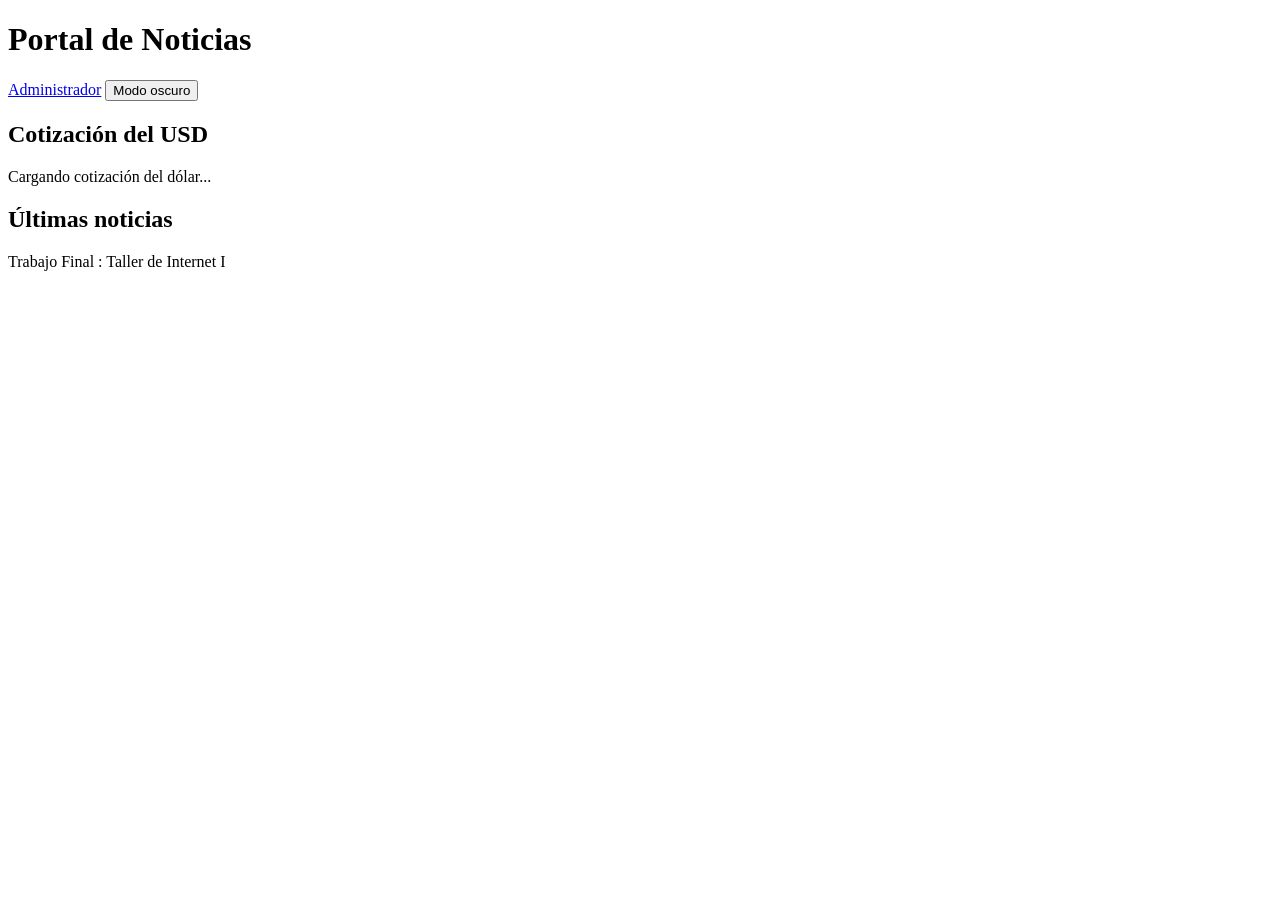
==== index.html @ 5444d6de "HTML base terminado" ====
<!DOCTYPE html>
<html lang="es">
<head>
  <meta charset="UTF-8">
  <meta name="viewport" content="width=device-width, initial-scale=1.0">
  <title>Portal de Noticias</title>
  <link rel="stylesheet" href="css/styles.css">
  <script src="js/storage.js" defer></script>
  <script src="js/news.js" defer></script>
  <script src="js/api.js" defer></script>
  <script src="js/main.js" defer></script>
</head>
<body>
  <header class="header">
    <h1>Portal de Noticias</h1>

    <nav class="nav">
      <a href="login.html">Administrador</a>
      <button id="botonOscuro" type="button">Modo oscuro</button>
    </nav>
  </header>

  <main class="container">
    <section class="dolar-box" id="dolar">
      <h2>Cotización del USD</h2>
      <p>Cargando cotización del dólar...</p>
    </section>

    <section>
      <h2>Últimas noticias</h2>
      <div id="noticiasContainer" class="noticias-grid"></div>
    </section>
  </main>

  <footer class="footer">
    <p>Trabajo Final : Taller de Internet I</p>
  </footer>
</body>
</html>
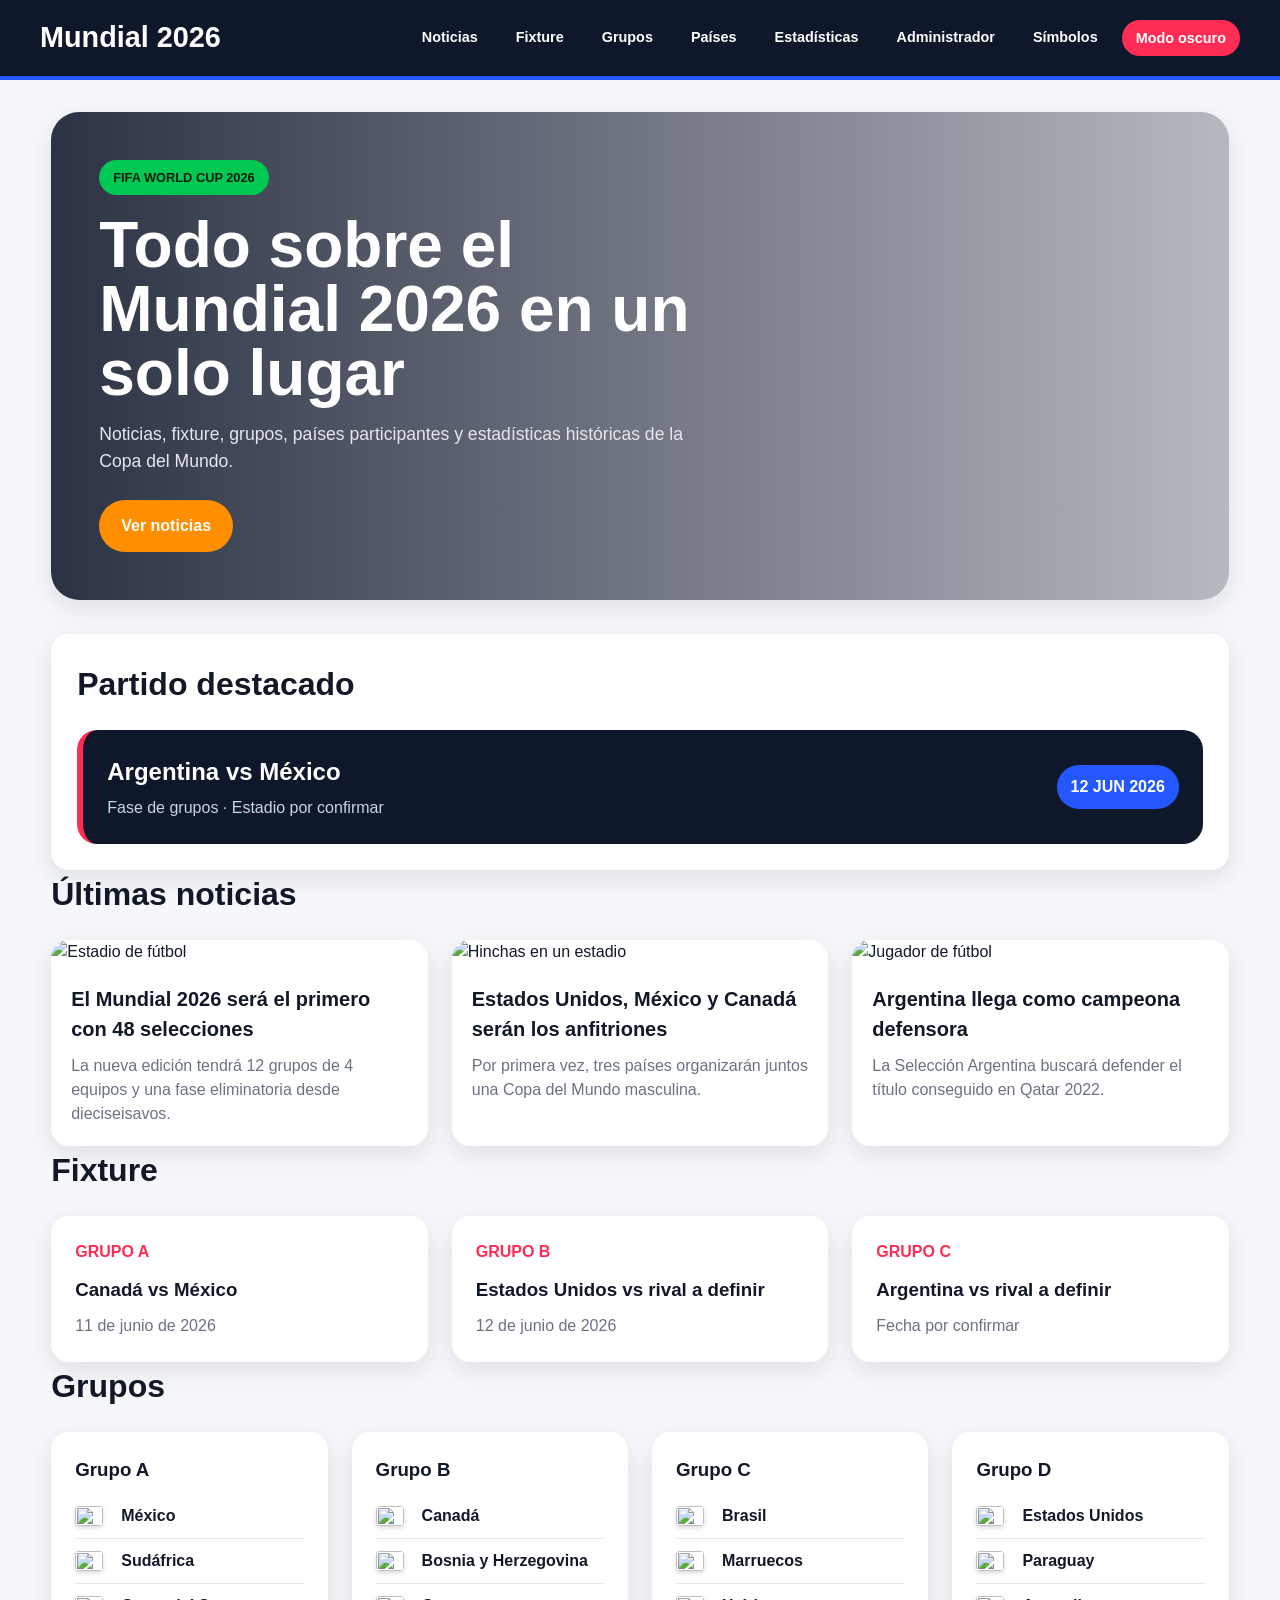
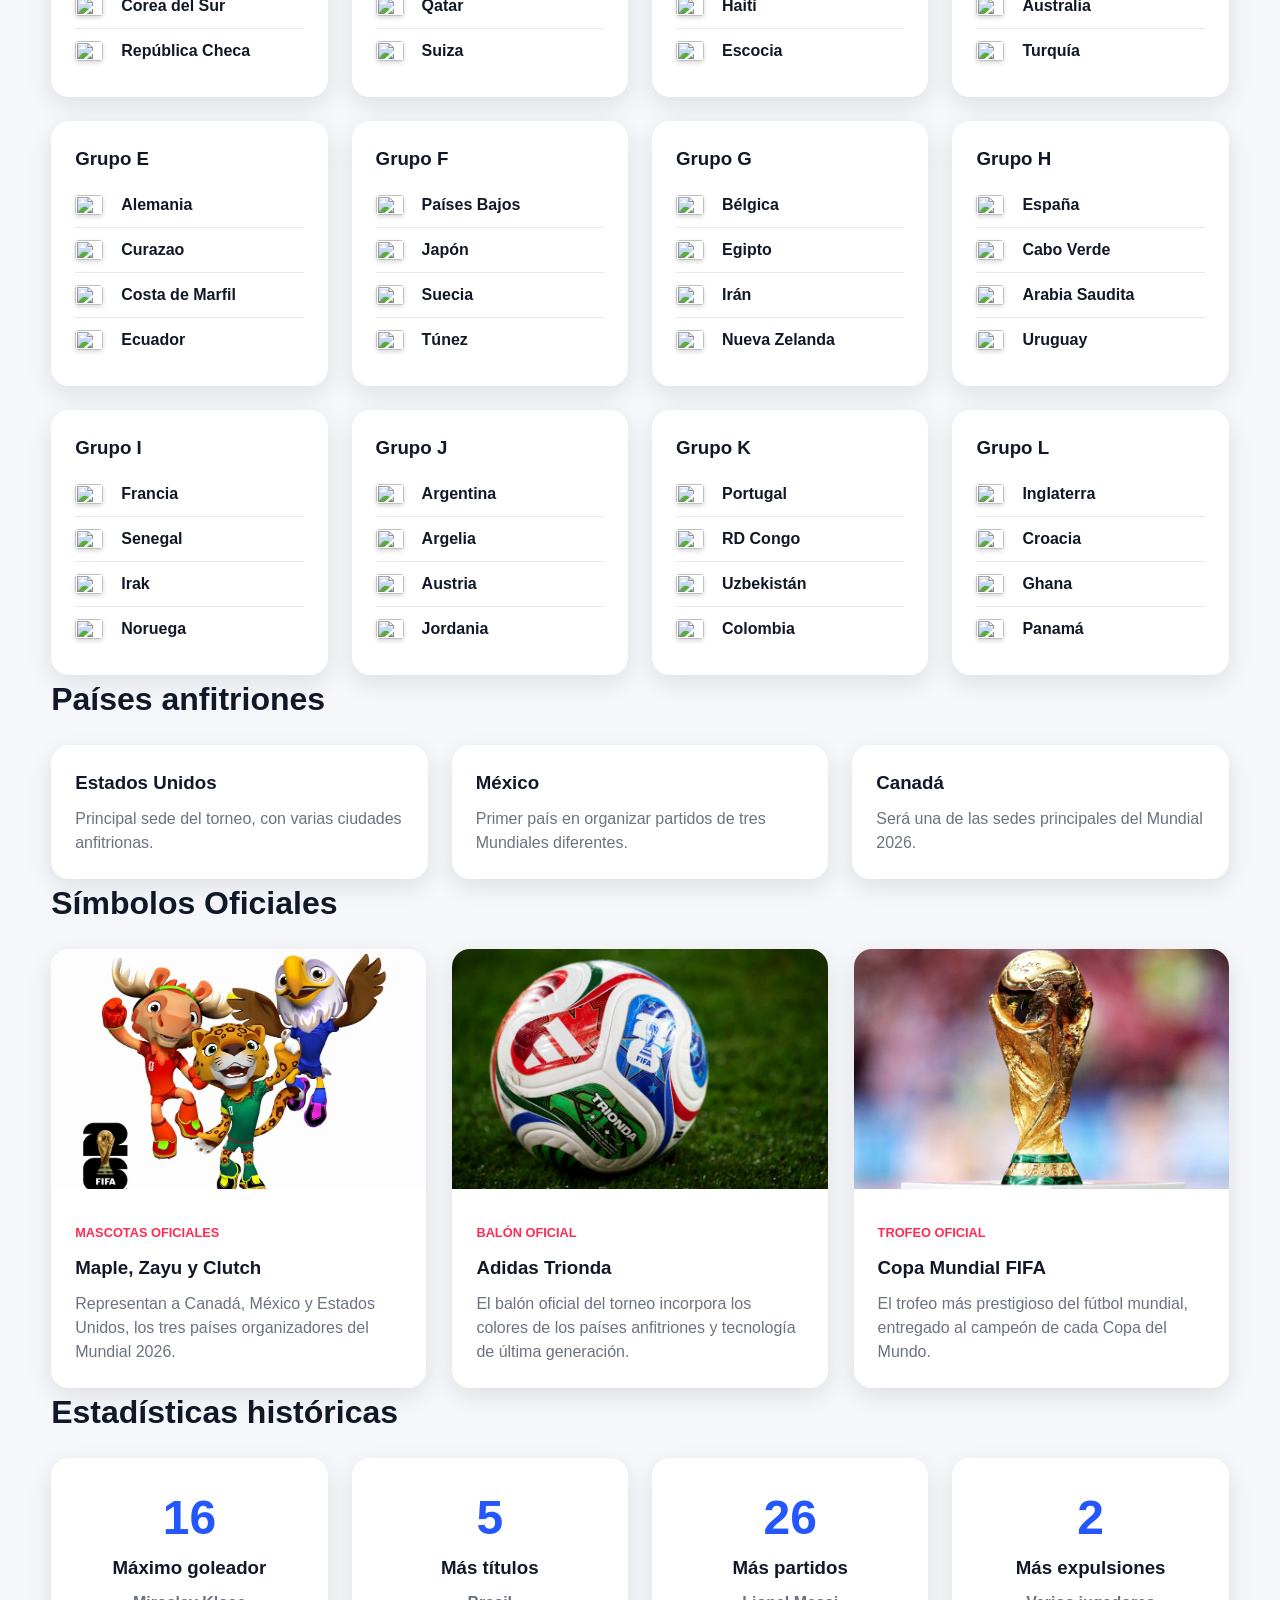
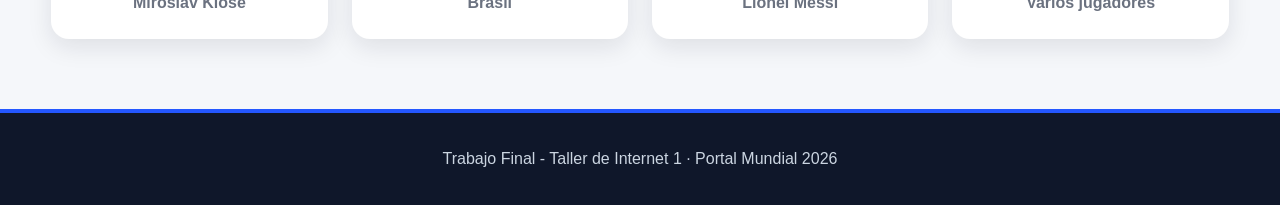
==== commit 5ad9a448: "agrego estilos, grupos y simbolos oficiales" ====
--- a/index.html
+++ b/index.html
@@ -3,37 +3,333 @@
 <head>
   <meta charset="UTF-8">
   <meta name="viewport" content="width=device-width, initial-scale=1.0">
-  <title>Portal de Noticias</title>
+  <title>Mundial 2026 News</title>
   <link rel="stylesheet" href="css/styles.css">
   <script src="js/storage.js" defer></script>
   <script src="js/news.js" defer></script>
   <script src="js/api.js" defer></script>
   <script src="js/main.js" defer></script>
 </head>
+
 <body>
   <header class="header">
-    <h1>Portal de Noticias</h1>
+    <h1>Mundial 2026</h1>
 
     <nav class="nav">
+      <a href="#noticias">Noticias</a>
+      <a href="#fixture">Fixture</a>
+      <a href="#grupos">Grupos</a>
+      <a href="#paises">Países</a>
+      <a href="#estadisticas">Estadísticas</a>
       <a href="login.html">Administrador</a>
-      <button id="botonOscuro" type="button">Modo oscuro</button>
+      <a href="#simbolos">Símbolos</a>
+      <button id="darkModeBtn" type="button">Modo oscuro</button>
     </nav>
   </header>
 
   <main class="container">
-    <section class="dolar-box" id="dolar">
-      <h2>Cotización del USD</h2>
-      <p>Cargando cotización del dólar...</p>
-    </section>
-
-    <section>
-      <h2>Últimas noticias</h2>
-      <div id="noticiasContainer" class="noticias-grid"></div>
-    </section>
+
+    <section class="hero">
+      <div class="hero-content">
+        <span class="hero-tag">FIFA World Cup 2026</span>
+        <h2>Todo sobre el Mundial 2026 en un solo lugar</h2>
+        <p>Noticias, fixture, grupos, países participantes y estadísticas históricas de la Copa del Mundo.</p>
+        <a href="#noticias" class="hero-btn">Ver noticias</a>
+      </div>
+    </section>
+
+    <section class="highlight-box">
+      <h2>Partido destacado</h2>
+      <div class="match-card">
+        <div>
+          <h3>Argentina vs México</h3>
+          <p>Fase de grupos · Estadio por confirmar</p>
+        </div>
+        <span>12 JUN 2026</span>
+      </div>
+    </section>
+
+    <section id="noticias" class="section">
+  <h2>Últimas noticias</h2>
+
+  <div id="newsContainer" class="news-grid">
+    <article class="news-card">
+      <img src="https://images.unsplash.com/photo-1574629810360-7efbbe195018?q=80&w=900" alt="Estadio de fútbol">
+      <div class="news-card-content">
+        <h3>El Mundial 2026 será el primero con 48 selecciones</h3>
+        <p>La nueva edición tendrá 12 grupos de 4 equipos y una fase eliminatoria desde dieciseisavos.</p>
+      </div>
+    </article>
+
+    <article class="news-card">
+      <img src="https://images.unsplash.com/photo-1508098682722-e99c43a406b2?q=80&w=900" alt="Hinchas en un estadio">
+      <div class="news-card-content">
+        <h3>Estados Unidos, México y Canadá serán los anfitriones</h3>
+        <p>Por primera vez, tres países organizarán juntos una Copa del Mundo masculina.</p>
+      </div>
+    </article>
+
+    <article class="news-card">
+      <img src="https://images.unsplash.com/photo-1522778119026-d647f0596c20?q=80&w=900" alt="Jugador de fútbol">
+      <div class="news-card-content">
+        <h3>Argentina llega como campeona defensora</h3>
+        <p>La Selección Argentina buscará defender el título conseguido en Qatar 2022.</p>
+      </div>
+    </article>
+  </div>
+</section>
+
+    <section id="fixture" class="section">
+      <h2>Fixture</h2>
+
+      <div class="fixture-grid">
+        <article class="fixture-card">
+          <span>Grupo A</span>
+          <h3>Canadá vs México</h3>
+          <p>11 de junio de 2026</p>
+        </article>
+
+        <article class="fixture-card">
+          <span>Grupo B</span>
+          <h3>Estados Unidos vs rival a definir</h3>
+          <p>12 de junio de 2026</p>
+        </article>
+
+        <article class="fixture-card">
+          <span>Grupo C</span>
+          <h3>Argentina vs rival a definir</h3>
+          <p>Fecha por confirmar</p>
+        </article>
+      </div>
+    </section>
+
+    <section id="grupos" class="section">
+  <h2>Grupos</h2>
+
+  <div class="groups-grid">
+
+    <article class="group-card group-a">
+      <h3>Grupo A</h3>
+      <ul>
+        <li><img class="flag-img" src="https://flagcdn.com/w40/mx.png">México</li>
+<li><img class="flag-img" src="https://flagcdn.com/w40/za.png">Sudáfrica</li>
+<li><img class="flag-img" src="https://flagcdn.com/w40/kr.png">Corea del Sur</li>
+<li><img class="flag-img" src="https://flagcdn.com/w40/cz.png">República Checa</li>
+      </ul>
+    </article>
+
+    <article class="group-card group-b">
+      <h3>Grupo B</h3>
+      <ul>
+        <li><img class="flag-img" src="https://flagcdn.com/w40/ca.png">Canadá</li>
+        <li><img class="flag-img" src="https://flagcdn.com/w40/ba.png">Bosnia y Herzegovina</li>
+        <li><img class="flag-img" src="https://flagcdn.com/w40/qa.png">Qatar</li>
+        <li><img class="flag-img" src="https://flagcdn.com/w40/ch.png">Suiza</li>
+      </ul>
+    </article>
+
+    <article class="group-card group-c">
+      <h3>Grupo C</h3>
+      <ul>
+        <li><img class="flag-img" src="https://flagcdn.com/w40/br.png">Brasil</li>
+        <li><img class="flag-img" src="https://flagcdn.com/w40/ma.png">Marruecos</li>
+        <li><img class="flag-img" src="https://flagcdn.com/w40/ht.png">Haití</li>
+        <li><img class="flag-img" src="https://flagcdn.com/w40/gb-sct.png">Escocia</li>
+      </ul>
+    </article>
+
+    <article class="group-card group-d">
+      <h3>Grupo D</h3>
+      <ul>
+        <li><img class="flag-img" src="https://flagcdn.com/w40/us.png">Estados Unidos</li>
+        <li><img class="flag-img" src="https://flagcdn.com/w40/py.png">Paraguay</li>
+        <li><img class="flag-img" src="https://flagcdn.com/w40/au.png">Australia</li>
+        <li><img class="flag-img" src="https://flagcdn.com/w40/tr.png">Turquía</li>
+      </ul>
+    </article>
+
+    <article class="group-card group-e">
+      <h3>Grupo E</h3>
+      <ul>
+        <li><img class="flag-img" src="https://flagcdn.com/w40/de.png">Alemania</li>
+        <li><img class="flag-img" src="https://flagcdn.com/w40/cw.png">Curazao</li>
+        <li><img class="flag-img" src="https://flagcdn.com/w40/ci.png">Costa de Marfil</li>
+        <li><img class="flag-img" src="https://flagcdn.com/w40/ec.png">Ecuador</li>
+      </ul>
+    </article>
+
+    <article class="group-card group-f">
+      <h3>Grupo F</h3>
+      <ul>
+        <li><img class="flag-img" src="https://flagcdn.com/w40/nl.png">Países Bajos</li>
+        <li><img class="flag-img" src="https://flagcdn.com/w40/jp.png">Japón</li>
+        <li><img class="flag-img" src="https://flagcdn.com/w40/se.png">Suecia</li>
+        <li><img class="flag-img" src="https://flagcdn.com/w40/tn.png">Túnez</li>
+      </ul>
+    </article>
+
+    <article class="group-card group-g">
+      <h3>Grupo G</h3>
+      <ul>
+        <li><img class="flag-img" src="https://flagcdn.com/w40/be.png">Bélgica</li>
+        <li><img class="flag-img" src="https://flagcdn.com/w40/eg.png">Egipto</li>
+        <li><img class="flag-img" src="https://flagcdn.com/w40/ir.png">Irán</li>
+        <li><img class="flag-img" src="https://flagcdn.com/w40/nz.png">Nueva Zelanda</li>
+      </ul>
+    </article>
+
+    <article class="group-card group-h">
+      <h3>Grupo H</h3>
+      <ul>
+        <li><img class="flag-img" src="https://flagcdn.com/w40/es.png">España</li>
+        <li><img class="flag-img" src="https://flagcdn.com/w40/cv.png">Cabo Verde</li>
+        <li><img class="flag-img" src="https://flagcdn.com/w40/sa.png">Arabia Saudita</li>
+        <li><img class="flag-img" src="https://flagcdn.com/w40/uy.png">Uruguay</li>
+      </ul>
+    </article>
+
+    <article class="group-card group-i">
+      <h3>Grupo I</h3>
+      <ul>
+        <li><img class="flag-img" src="https://flagcdn.com/w40/fr.png">Francia</li>
+        <li><img class="flag-img" src="https://flagcdn.com/w40/sn.png">Senegal</li>
+        <li><img class="flag-img" src="https://flagcdn.com/w40/iq.png">Irak</li>
+        <li><img class="flag-img" src="https://flagcdn.com/w40/no.png">Noruega</li>
+      </ul>
+    </article>
+
+    <article class="group-card group-j">
+      <h3>Grupo J</h3>
+      <ul>
+        <li><img class="flag-img" src="https://flagcdn.com/w40/ar.png">Argentina</li>
+        <li><img class="flag-img" src="https://flagcdn.com/w40/dz.png">Argelia</li>
+        <li><img class="flag-img" src="https://flagcdn.com/w40/at.png">Austria</li>
+        <li><img class="flag-img" src="https://flagcdn.com/w40/jo.png">Jordania</li>
+      </ul>
+    </article>
+
+    <article class="group-card group-k">
+      <h3>Grupo K</h3>
+      <ul>
+        <li><img class="flag-img" src="https://flagcdn.com/w40/pt.png">Portugal</li>
+        <li><img class="flag-img" src="https://flagcdn.com/w40/cd.png">RD Congo</li>
+        <li><img class="flag-img" src="https://flagcdn.com/w40/uz.png">Uzbekistán</li>
+        <li><img class="flag-img" src="https://flagcdn.com/w40/co.png">Colombia</li>
+      </ul>
+    </article>
+
+    <article class="group-card group-l">
+      <h3>Grupo L</h3>
+      <ul>
+        <li><img class="flag-img" src="https://flagcdn.com/w40/gb.png">Inglaterra</li>
+        <li><img class="flag-img" src="https://flagcdn.com/w40/hr.png">Croacia</li>
+        <li><img class="flag-img" src="https://flagcdn.com/w40/gh.png">Ghana</li>
+        <li><img class="flag-img" src="https://flagcdn.com/w40/pa.png">Panamá</li>
+      </ul>
+    </article>
+
+  </div>
+</section>
+
+    <section id="paises" class="section">
+      <h2>Países anfitriones</h2>
+
+      <div class="countries-grid">
+        <article class="country-card">
+          <h3>Estados Unidos</h3>
+          <p>Principal sede del torneo, con varias ciudades anfitrionas.</p>
+        </article>
+
+        <article class="country-card">
+          <h3>México</h3>
+          <p>Primer país en organizar partidos de tres Mundiales diferentes.</p>
+        </article>
+
+        <article class="country-card">
+          <h3>Canadá</h3>
+          <p>Será una de las sedes principales del Mundial 2026.</p>
+        </article>
+      </div>
+    </section>
+
+<section id="simbolos" class="section">
+  <h2>Símbolos Oficiales</h2>
+
+  <div class="symbols-grid">
+
+    <article class="symbol-card">
+      <img src="img/symbols/mascotas-2026.jpg" alt="Mascotas oficiales">
+      <div class="symbol-content">
+        <span>Mascotas Oficiales</span>
+        <h3>Maple, Zayu y Clutch</h3>
+        <p>
+          Representan a Canadá, México y Estados Unidos, los tres países
+          organizadores del Mundial 2026.
+        </p>
+      </div>
+    </article>
+
+    <article class="symbol-card">
+      <img src="img/symbols/trionda.jpg" alt="Balón Adidas Trionda">
+      <div class="symbol-content">
+        <span>Balón Oficial</span>
+        <h3>Adidas Trionda</h3>
+        <p>
+          El balón oficial del torneo incorpora los colores de los países
+          anfitriones y tecnología de última generación.
+        </p>
+      </div>
+    </article>
+
+    <article class="symbol-card">
+      <img src="img/symbols/copa-mundial.jpg" alt="Copa Mundial FIFA">
+      <div class="symbol-content">
+        <span>Trofeo Oficial</span>
+        <h3>Copa Mundial FIFA</h3>
+        <p>
+          El trofeo más prestigioso del fútbol mundial, entregado al campeón
+          de cada Copa del Mundo.
+        </p>
+      </div>
+    </article>
+
+  </div>
+</section>
+
+    <section id="estadisticas" class="section">
+      <h2>Estadísticas históricas</h2>
+
+      <div class="stats-grid">
+        <article class="stat-card">
+          <span>16</span>
+          <h3>Máximo goleador</h3>
+          <p>Miroslav Klose</p>
+        </article>
+
+        <article class="stat-card">
+          <span>5</span>
+          <h3>Más títulos</h3>
+          <p>Brasil</p>
+        </article>
+
+        <article class="stat-card">
+          <span>26</span>
+          <h3>Más partidos</h3>
+          <p>Lionel Messi</p>
+        </article>
+
+        <article class="stat-card">
+          <span>2</span>
+          <h3>Más expulsiones</h3>
+          <p>Varios jugadores</p>
+        </article>
+      </div>
+    </section>
+
   </main>
 
   <footer class="footer">
-    <p>Trabajo Final : Taller de Internet I</p>
+    <p>Trabajo Final - Taller de Internet 1 · Portal Mundial 2026</p>
   </footer>
 </body>
 </html>
--- a/css/styles.css
+++ b/css/styles.css
@@ -0,0 +1,507 @@
+:root {
+  --blue: #2457ff;
+  --red: #ff2d55;
+  --green: #00c853;
+  --orange: #ff8f00;
+  --dark: #0f172a;
+  --text: #111827;
+  --muted: #6b7280;
+  --light: #f5f7fa;
+  --white: #ffffff;
+  --shadow: 0 8px 24px rgba(15, 23, 42, 0.10);
+  --radius: 18px;
+}
+
+* {
+  margin: 0;
+  padding: 0;
+  box-sizing: border-box;
+}
+
+html {
+  scroll-behavior: smooth;
+}
+
+body {
+  font-family: Arial, Helvetica, sans-serif;
+  background: var(--light);
+  color: var(--text);
+  line-height: 1.5;
+}
+
+.header {
+  background: var(--dark);
+  color: white;
+  min-height: 80px;
+  padding: 0 40px;
+  display: flex;
+  justify-content: space-between;
+  align-items: center;
+  gap: 24px;
+  position: sticky;
+  top: 0;
+  z-index: 100;
+  border-bottom: 4px solid var(--blue);
+}
+
+.header h1 {
+  font-size: 1.8rem;
+  font-weight: 900;
+  color: white;
+  white-space: nowrap;
+}
+
+.nav {
+  display: flex;
+  align-items: center;
+  gap: 10px;
+  flex-wrap: wrap;
+}
+
+.nav a,
+#darkModeBtn {
+  color: white;
+  text-decoration: none;
+  border: none;
+  background: transparent;
+  font-size: 0.9rem;
+  font-weight: 700;
+  padding: 10px 14px;
+  border-radius: 999px;
+  cursor: pointer;
+  transition: 0.25s;
+}
+
+.nav a:hover {
+  background: var(--blue);
+}
+
+#darkModeBtn {
+  background: var(--red);
+}
+
+#darkModeBtn:hover {
+  background: #e11d48;
+}
+
+.container {
+  width: min(1200px, 92%);
+  margin: 32px auto;
+}
+
+.section,
+#noticias,
+#fixture,
+#grupos,
+#paises,
+#estadisticas {
+  scroll-margin-top: 120px;
+}
+
+h2 {
+  font-size: 2rem;
+  margin-bottom: 22px;
+  font-weight: 900;
+}
+
+.hero {
+  min-height: 380px;
+  border-radius: 28px;
+  overflow: hidden;
+  background:
+    linear-gradient(90deg, rgba(15, 23, 42, 0.88), rgba(15, 23, 42, 0.28)),
+    url("https://images.unsplash.com/photo-1517466787929-bc90951d0974?q=80&w=1400") center/cover;
+  display: flex;
+  align-items: center;
+  padding: 48px;
+  box-shadow: var(--shadow);
+}
+
+.hero-content {
+  max-width: 620px;
+  color: white;
+}
+
+.hero-tag {
+  display: inline-block;
+  background: var(--green);
+  color: #06210f;
+  font-weight: 900;
+  padding: 8px 14px;
+  border-radius: 999px;
+  margin-bottom: 18px;
+  text-transform: uppercase;
+  font-size: 0.8rem;
+}
+
+.hero h2 {
+  font-size: clamp(2.2rem, 5vw, 4.3rem);
+  line-height: 1;
+  margin-bottom: 16px;
+}
+
+.hero p {
+  font-size: 1.1rem;
+  color: #e5e7eb;
+  margin-bottom: 26px;
+}
+
+
+.hero-btn {
+  display: inline-block;
+  background: var(--orange);
+  color: white;
+  text-decoration: none;
+  padding: 14px 22px;
+  border-radius: 999px;
+  font-weight: 900;
+  transition: 0.25s;
+}
+
+.hero-btn:hover {
+  transform: translateY(-3px);
+  background: #f97316;
+}
+
+.highlight-box,
+.news-card,
+.fixture-card,
+.group-card,
+.country-card,
+.stat-card {
+  background: white;
+  border-radius: var(--radius);
+  box-shadow: var(--shadow);
+}
+
+.group-card li {
+    display: flex;
+    align-items: center;
+    gap: 8px;
+    padding: 10px 0;
+    border-bottom: 1px solid #e5e7eb;
+    font-weight: 700;
+}
+
+.groups-grid {
+  grid-template-columns: repeat(auto-fit, minmax(240px, 1fr));
+}
+
+.group-card {
+  padding: 24px 26px;
+}
+
+.group-card h3 {
+  margin-bottom: 22px;
+}
+
+.group-card li{
+    display:flex;
+    align-items:center;
+    padding:13px 0;
+    border-bottom:1px solid #e5e7eb;
+    font-weight:700;
+}
+
+.group-card li:last-child {
+  border-bottom: none;
+}
+
+
+.flag {
+  width: 36px;
+  height: 26px;
+  border-radius: 7px;
+  background: var(--blue);
+  color: white;
+  font-size: 0.75rem;
+  font-weight: 900;
+  display: inline-flex;
+  align-items: center;
+  justify-content: center;
+  margin-right: 10px;
+}
+
+.flag-img{
+    width:28px;
+    height:20px;
+    object-fit:cover;
+    border-radius:4px;
+    margin-right:10px;
+    box-shadow:0 2px 4px rgba(0,0,0,.15);
+}
+
+
+.highlight-box {
+  margin-top: 34px;
+  padding: 26px;
+}
+
+.match-card {
+  background: var(--dark);
+  color: white;
+  border-radius: 20px;
+  padding: 24px;
+  display: flex;
+  justify-content: space-between;
+  align-items: center;
+  gap: 20px;
+  border-left: 6px solid var(--red);
+}
+
+.match-card h3 {
+  font-size: 1.5rem;
+  margin-bottom: 6px;
+}
+
+.match-card p {
+  color: #cbd5e1;
+}
+
+.match-card span {
+  background: var(--blue);
+  padding: 10px 14px;
+  border-radius: 999px;
+  font-weight: 900;
+  white-space: nowrap;
+}
+
+.news-grid,
+.fixture-grid,
+.groups-grid,
+.countries-grid,
+.stats-grid {
+  display: grid;
+  gap: 24px;
+}
+
+.news-grid {
+  grid-template-columns: repeat(auto-fit, minmax(280px, 1fr));
+}
+
+.fixture-grid,
+.groups-grid,
+.countries-grid {
+  grid-template-columns: repeat(auto-fit, minmax(260px, 1fr));
+}
+
+.stats-grid {
+  grid-template-columns: repeat(auto-fit, minmax(220px, 1fr));
+}
+
+.news-card {
+  overflow: hidden;
+  transition: 0.25s;
+}
+
+.news-card:hover,
+.fixture-card:hover,
+.group-card:hover,
+.country-card:hover,
+.stat-card:hover {
+  transform: translateY(-6px);
+}
+
+.news-card img {
+  width: 100%;
+  height: 210px;
+  object-fit: cover;
+}
+
+.news-card-content {
+  padding: 20px;
+}
+
+.news-card h3 {
+  font-size: 1.25rem;
+  margin-bottom: 10px;
+}
+
+.news-card p {
+  color: var(--muted);
+}
+
+.fixture-card,
+.group-card,
+.country-card,
+.stat-card {
+  padding: 24px;
+  transition: 0.25s;
+}
+
+.fixture-card span {
+  display: inline-block;
+  color: var(--red);
+  font-weight: 900;
+  margin-bottom: 12px;
+  text-transform: uppercase;
+}
+
+.fixture-card h3,
+.group-card h3,
+.country-card h3 {
+  margin-bottom: 10px;
+}
+
+.fixture-card p,
+.country-card p {
+  color: var(--muted);
+}
+
+.group-card ul {
+  list-style: none;
+}
+
+.group-card li {
+  padding: 10px 0;
+  border-bottom: 1px solid #e5e7eb;
+  font-weight: 700;
+}
+
+.group-card li:last-child {
+  border-bottom: none;
+}
+
+.stat-card {
+  text-align: center;
+}
+
+.stat-card span {
+  display: block;
+  font-size: 3rem;
+  font-weight: 900;
+  color: var(--blue);
+}
+
+.stat-card h3 {
+  margin-bottom: 8px;
+}
+
+.stat-card p {
+  color: var(--muted);
+  font-weight: 700;
+}
+
+
+/* =========================
+   SIMBOLOS OFICIALES
+========================= */
+
+.symbols-grid {
+  display: grid;
+  grid-template-columns: repeat(auto-fit, minmax(280px, 1fr));
+  gap: 26px;
+}
+
+.symbol-card {
+  background: white;
+  border-radius: var(--radius);
+  box-shadow: var(--shadow);
+  overflow: hidden;
+  transition: 0.25s;
+}
+
+.symbol-card:hover {
+  transform: translateY(-6px);
+}
+
+.symbol-card img {
+  width: 100%;
+  height: 240px;
+  object-fit: cover;
+}
+
+.symbol-content {
+  padding: 24px;
+}
+
+.symbol-content span {
+  color: var(--red);
+  font-size: 0.8rem;
+  font-weight: 900;
+  text-transform: uppercase;
+}
+
+.symbol-content h3 {
+  margin: 10px 0;
+}
+
+.symbol-content p {
+  color: var(--muted);
+}
+
+
+.footer {
+  margin-top: 70px;
+  background: var(--dark);
+  color: #cbd5e1;
+  text-align: center;
+  padding: 34px 20px;
+  border-top: 4px solid var(--blue);
+}
+
+/* Modo oscuro */
+
+body.dark-mode {
+  background: #020617;
+  color: white;
+}
+
+body.dark-mode .highlight-box,
+body.dark-mode .news-card,
+body.dark-mode .fixture-card,
+body.dark-mode .group-card,
+body.dark-mode .country-card,
+body.dark-mode .stat-card {
+  background: #111827;
+  color: white;
+}
+
+body.dark-mode .news-card p,
+body.dark-mode .fixture-card p,
+body.dark-mode .country-card p,
+body.dark-mode .stat-card p {
+  color: #cbd5e1;
+}
+
+body.dark-mode .group-card li {
+  border-color: #334155;
+}
+
+@media (max-width: 850px) {
+  .header {
+    padding: 18px 22px;
+    flex-direction: column;
+    align-items: flex-start;
+  }
+
+  .nav {
+    width: 100%;
+  }
+
+  .hero {
+    padding: 32px 24px;
+    min-height: 320px;
+  }
+
+  .match-card {
+    flex-direction: column;
+    align-items: flex-start;
+  }
+}
+
+@media (max-width: 520px) {
+  .container {
+    width: 94%;
+  }
+
+  .nav a,
+  #darkModeBtn {
+    font-size: 0.8rem;
+    padding: 8px 10px;
+  }
+
+  h2 {
+    font-size: 1.6rem;
+  }
+}
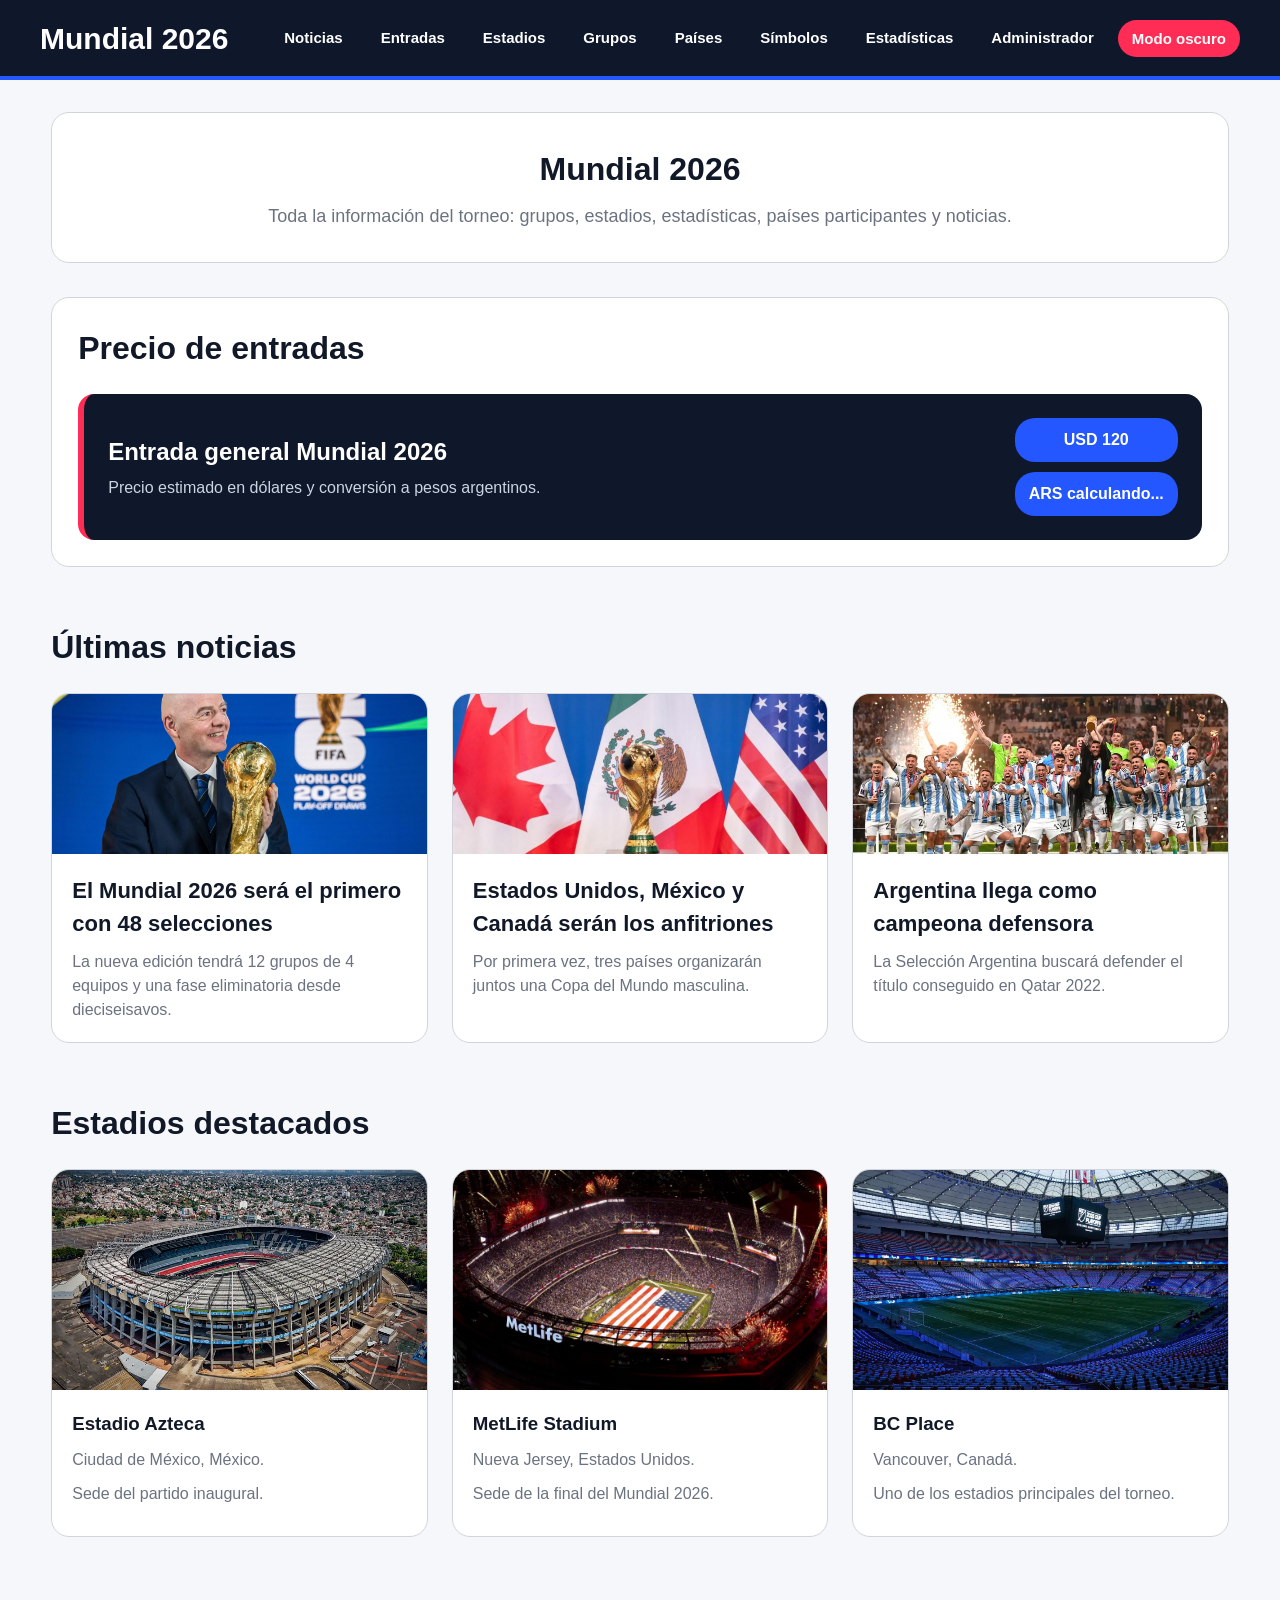
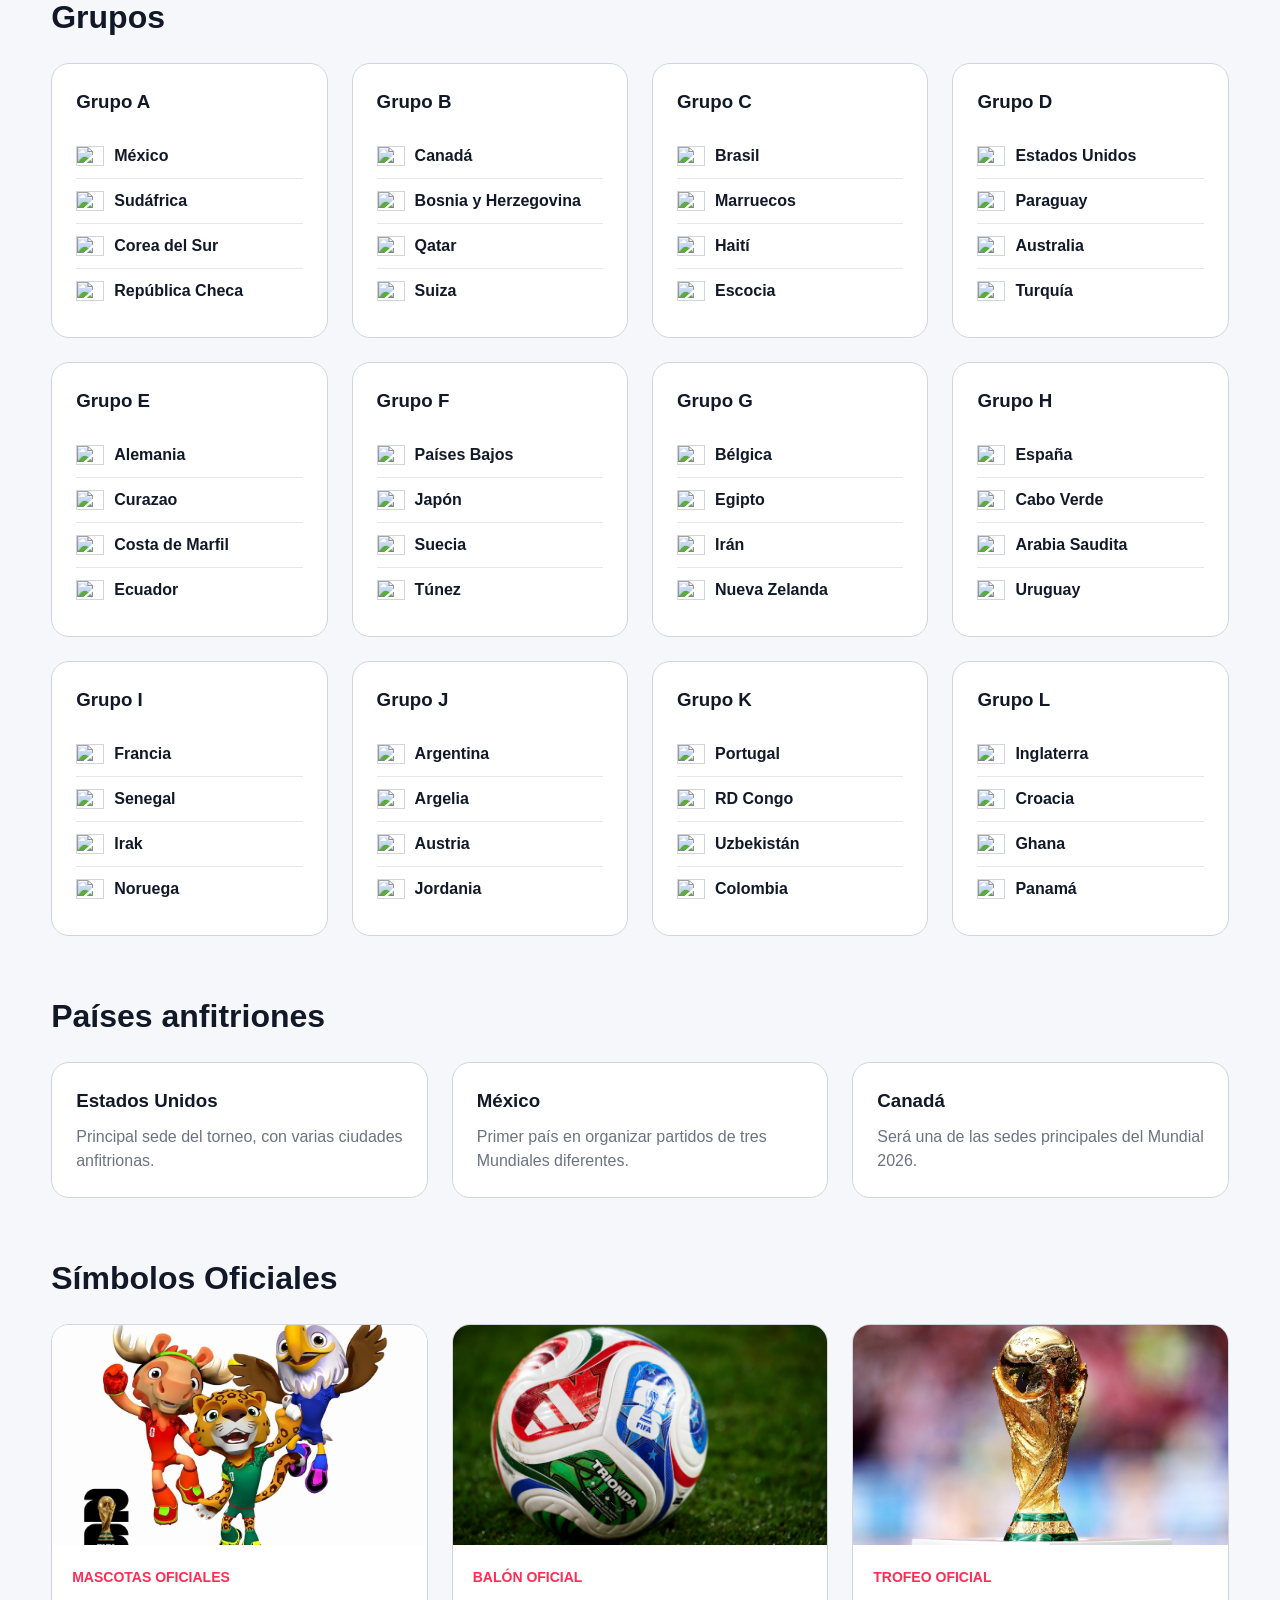
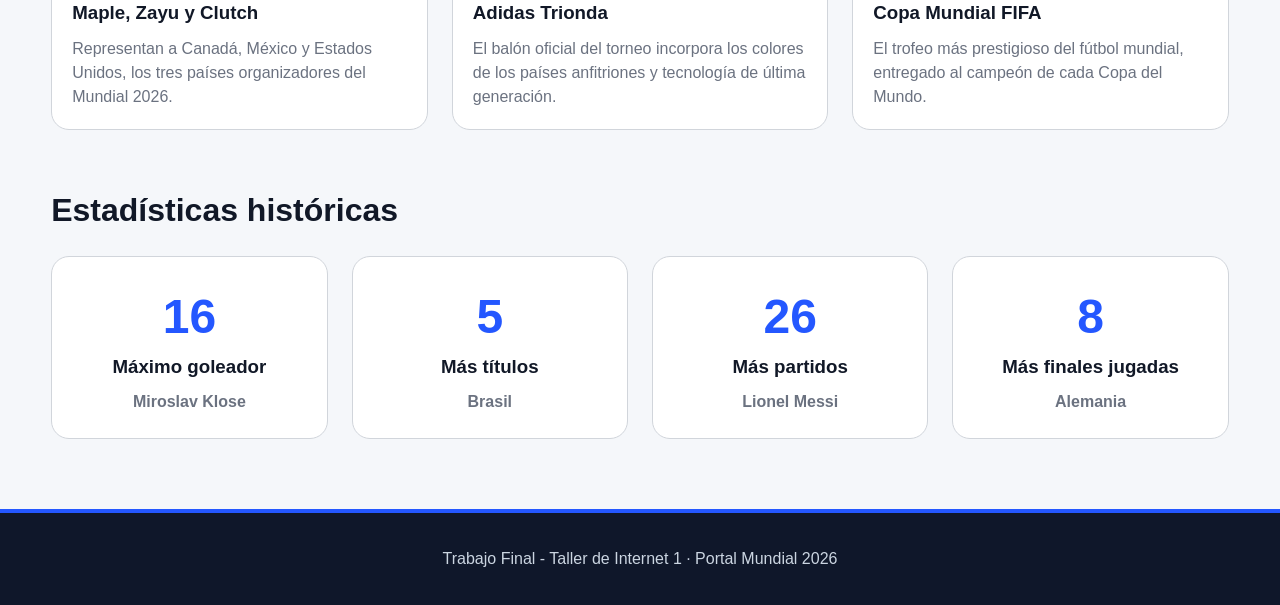
==== commit 768cc6d6: "Actualizo noticias, estadios, simbolos y estilos" ====
--- a/index.html
+++ b/index.html
@@ -17,219 +17,237 @@
 
     <nav class="nav">
       <a href="#noticias">Noticias</a>
-      <a href="#fixture">Fixture</a>
+      <a href="#entradas">Entradas</a>
+      <a href="#estadios">Estadios</a>
       <a href="#grupos">Grupos</a>
       <a href="#paises">Países</a>
+      <a href="#simbolos">Símbolos</a>
       <a href="#estadisticas">Estadísticas</a>
       <a href="login.html">Administrador</a>
-      <a href="#simbolos">Símbolos</a>
       <button id="darkModeBtn" type="button">Modo oscuro</button>
     </nav>
   </header>
 
   <main class="container">
 
-    <section class="hero">
-      <div class="hero-content">
-        <span class="hero-tag">FIFA World Cup 2026</span>
-        <h2>Todo sobre el Mundial 2026 en un solo lugar</h2>
-        <p>Noticias, fixture, grupos, países participantes y estadísticas históricas de la Copa del Mundo.</p>
-        <a href="#noticias" class="hero-btn">Ver noticias</a>
-      </div>
-    </section>
-
-    <section class="highlight-box">
-      <h2>Partido destacado</h2>
-      <div class="match-card">
+    <section class="welcome-section">
+      <h2>Mundial 2026</h2>
+      <p>
+        Toda la información del torneo: grupos, estadios, estadísticas,
+        países participantes y noticias.
+      </p>
+    </section>
+
+    <section class="highlight-box" id="entradas">
+      <h2>Precio de entradas</h2>
+
+      <div class="price-card">
         <div>
-          <h3>Argentina vs México</h3>
-          <p>Fase de grupos · Estadio por confirmar</p>
+          <h3>Entrada general Mundial 2026</h3>
+          <p>Precio estimado en dólares y conversión a pesos argentinos.</p>
         </div>
-        <span>12 JUN 2026</span>
+
+        <div class="price-values">
+          <span id="precioUsd">USD 120</span>
+          <span id="precioArs">ARS calculando...</span>
+        </div>
       </div>
     </section>
 
     <section id="noticias" class="section">
-  <h2>Últimas noticias</h2>
-
-  <div id="newsContainer" class="news-grid">
-    <article class="news-card">
-      <img src="https://images.unsplash.com/photo-1574629810360-7efbbe195018?q=80&w=900" alt="Estadio de fútbol">
-      <div class="news-card-content">
-        <h3>El Mundial 2026 será el primero con 48 selecciones</h3>
-        <p>La nueva edición tendrá 12 grupos de 4 equipos y una fase eliminatoria desde dieciseisavos.</p>
-      </div>
-    </article>
-
-    <article class="news-card">
-      <img src="https://images.unsplash.com/photo-1508098682722-e99c43a406b2?q=80&w=900" alt="Hinchas en un estadio">
-      <div class="news-card-content">
-        <h3>Estados Unidos, México y Canadá serán los anfitriones</h3>
-        <p>Por primera vez, tres países organizarán juntos una Copa del Mundo masculina.</p>
-      </div>
-    </article>
-
-    <article class="news-card">
-      <img src="https://images.unsplash.com/photo-1522778119026-d647f0596c20?q=80&w=900" alt="Jugador de fútbol">
-      <div class="news-card-content">
-        <h3>Argentina llega como campeona defensora</h3>
-        <p>La Selección Argentina buscará defender el título conseguido en Qatar 2022.</p>
-      </div>
-    </article>
-  </div>
-</section>
-
-    <section id="fixture" class="section">
-      <h2>Fixture</h2>
-
-      <div class="fixture-grid">
-        <article class="fixture-card">
-          <span>Grupo A</span>
-          <h3>Canadá vs México</h3>
-          <p>11 de junio de 2026</p>
-        </article>
-
-        <article class="fixture-card">
-          <span>Grupo B</span>
-          <h3>Estados Unidos vs rival a definir</h3>
-          <p>12 de junio de 2026</p>
-        </article>
-
-        <article class="fixture-card">
-          <span>Grupo C</span>
-          <h3>Argentina vs rival a definir</h3>
-          <p>Fecha por confirmar</p>
-        </article>
+      <h2>Últimas noticias</h2>
+
+      <div id="newsContainer" class="news-grid">
+        <article class="news-card">
+          <img src="img/infantino-mundial2026.jpg" alt="Presidente de FIFA Gianni Infantino">
+
+          <div class="news-card-content">
+            <h3>El Mundial 2026 será el primero con 48 selecciones</h3>
+            <p>
+              La nueva edición tendrá 12 grupos de 4 equipos y una fase eliminatoria
+              desde dieciseisavos.
+            </p>
+          </div>
+        </article>
+
+        <article class="news-card">
+          <img src="img/canada-mexico-eeuu.jpg" alt="Banderas de los países anfitriones">
+
+          <div class="news-card-content">
+            <h3>Estados Unidos, México y Canadá serán los anfitriones</h3>
+            <p>
+              Por primera vez, tres países organizarán juntos una Copa del Mundo masculina.
+            </p>
+          </div>
+        </article>
+
+        <article class="news-card">
+          <img src="img/argentinacampeon2022.jpg" alt="Argentina campeona mundial">
+
+          <div class="news-card-content">
+            <h3>Argentina llega como campeona defensora</h3>
+            <p>
+              La Selección Argentina buscará defender el título conseguido en Qatar 2022.
+            </p>
+          </div>
+        </article>
+      </div>
+    </section>
+
+    <section id="estadios" class="section">
+      <h2>Estadios destacados</h2>
+
+      <div class="stadiums-grid">
+
+        <article class="stadium-card">
+          <img src="img/estadio-azteca.jpg" alt="Estadio Azteca">
+          <h3>Estadio Azteca</h3>
+          <p>Ciudad de México, México.</p>
+          <p>Sede del partido inaugural.</p>
+        </article>
+
+        <article class="stadium-card">
+          <img src="img/metlife-stadium.jpg" alt="MetLife Stadium">
+          <h3>MetLife Stadium</h3>
+          <p>Nueva Jersey, Estados Unidos.</p>
+          <p>Sede de la final del Mundial 2026.</p>
+        </article>
+
+        <article class="stadium-card">
+          <img src="img/BCplace-stadium.jpg" alt="BC Place">
+          <h3>BC Place</h3>
+          <p>Vancouver, Canadá.</p>
+          <p>Uno de los estadios principales del torneo.</p>
+        </article>
+
       </div>
     </section>
 
     <section id="grupos" class="section">
-  <h2>Grupos</h2>
-
-  <div class="groups-grid">
-
-    <article class="group-card group-a">
-      <h3>Grupo A</h3>
-      <ul>
-        <li><img class="flag-img" src="https://flagcdn.com/w40/mx.png">México</li>
-<li><img class="flag-img" src="https://flagcdn.com/w40/za.png">Sudáfrica</li>
-<li><img class="flag-img" src="https://flagcdn.com/w40/kr.png">Corea del Sur</li>
-<li><img class="flag-img" src="https://flagcdn.com/w40/cz.png">República Checa</li>
-      </ul>
-    </article>
-
-    <article class="group-card group-b">
-      <h3>Grupo B</h3>
-      <ul>
-        <li><img class="flag-img" src="https://flagcdn.com/w40/ca.png">Canadá</li>
-        <li><img class="flag-img" src="https://flagcdn.com/w40/ba.png">Bosnia y Herzegovina</li>
-        <li><img class="flag-img" src="https://flagcdn.com/w40/qa.png">Qatar</li>
-        <li><img class="flag-img" src="https://flagcdn.com/w40/ch.png">Suiza</li>
-      </ul>
-    </article>
-
-    <article class="group-card group-c">
-      <h3>Grupo C</h3>
-      <ul>
-        <li><img class="flag-img" src="https://flagcdn.com/w40/br.png">Brasil</li>
-        <li><img class="flag-img" src="https://flagcdn.com/w40/ma.png">Marruecos</li>
-        <li><img class="flag-img" src="https://flagcdn.com/w40/ht.png">Haití</li>
-        <li><img class="flag-img" src="https://flagcdn.com/w40/gb-sct.png">Escocia</li>
-      </ul>
-    </article>
-
-    <article class="group-card group-d">
-      <h3>Grupo D</h3>
-      <ul>
-        <li><img class="flag-img" src="https://flagcdn.com/w40/us.png">Estados Unidos</li>
-        <li><img class="flag-img" src="https://flagcdn.com/w40/py.png">Paraguay</li>
-        <li><img class="flag-img" src="https://flagcdn.com/w40/au.png">Australia</li>
-        <li><img class="flag-img" src="https://flagcdn.com/w40/tr.png">Turquía</li>
-      </ul>
-    </article>
-
-    <article class="group-card group-e">
-      <h3>Grupo E</h3>
-      <ul>
-        <li><img class="flag-img" src="https://flagcdn.com/w40/de.png">Alemania</li>
-        <li><img class="flag-img" src="https://flagcdn.com/w40/cw.png">Curazao</li>
-        <li><img class="flag-img" src="https://flagcdn.com/w40/ci.png">Costa de Marfil</li>
-        <li><img class="flag-img" src="https://flagcdn.com/w40/ec.png">Ecuador</li>
-      </ul>
-    </article>
-
-    <article class="group-card group-f">
-      <h3>Grupo F</h3>
-      <ul>
-        <li><img class="flag-img" src="https://flagcdn.com/w40/nl.png">Países Bajos</li>
-        <li><img class="flag-img" src="https://flagcdn.com/w40/jp.png">Japón</li>
-        <li><img class="flag-img" src="https://flagcdn.com/w40/se.png">Suecia</li>
-        <li><img class="flag-img" src="https://flagcdn.com/w40/tn.png">Túnez</li>
-      </ul>
-    </article>
-
-    <article class="group-card group-g">
-      <h3>Grupo G</h3>
-      <ul>
-        <li><img class="flag-img" src="https://flagcdn.com/w40/be.png">Bélgica</li>
-        <li><img class="flag-img" src="https://flagcdn.com/w40/eg.png">Egipto</li>
-        <li><img class="flag-img" src="https://flagcdn.com/w40/ir.png">Irán</li>
-        <li><img class="flag-img" src="https://flagcdn.com/w40/nz.png">Nueva Zelanda</li>
-      </ul>
-    </article>
-
-    <article class="group-card group-h">
-      <h3>Grupo H</h3>
-      <ul>
-        <li><img class="flag-img" src="https://flagcdn.com/w40/es.png">España</li>
-        <li><img class="flag-img" src="https://flagcdn.com/w40/cv.png">Cabo Verde</li>
-        <li><img class="flag-img" src="https://flagcdn.com/w40/sa.png">Arabia Saudita</li>
-        <li><img class="flag-img" src="https://flagcdn.com/w40/uy.png">Uruguay</li>
-      </ul>
-    </article>
-
-    <article class="group-card group-i">
-      <h3>Grupo I</h3>
-      <ul>
-        <li><img class="flag-img" src="https://flagcdn.com/w40/fr.png">Francia</li>
-        <li><img class="flag-img" src="https://flagcdn.com/w40/sn.png">Senegal</li>
-        <li><img class="flag-img" src="https://flagcdn.com/w40/iq.png">Irak</li>
-        <li><img class="flag-img" src="https://flagcdn.com/w40/no.png">Noruega</li>
-      </ul>
-    </article>
-
-    <article class="group-card group-j">
-      <h3>Grupo J</h3>
-      <ul>
-        <li><img class="flag-img" src="https://flagcdn.com/w40/ar.png">Argentina</li>
-        <li><img class="flag-img" src="https://flagcdn.com/w40/dz.png">Argelia</li>
-        <li><img class="flag-img" src="https://flagcdn.com/w40/at.png">Austria</li>
-        <li><img class="flag-img" src="https://flagcdn.com/w40/jo.png">Jordania</li>
-      </ul>
-    </article>
-
-    <article class="group-card group-k">
-      <h3>Grupo K</h3>
-      <ul>
-        <li><img class="flag-img" src="https://flagcdn.com/w40/pt.png">Portugal</li>
-        <li><img class="flag-img" src="https://flagcdn.com/w40/cd.png">RD Congo</li>
-        <li><img class="flag-img" src="https://flagcdn.com/w40/uz.png">Uzbekistán</li>
-        <li><img class="flag-img" src="https://flagcdn.com/w40/co.png">Colombia</li>
-      </ul>
-    </article>
-
-    <article class="group-card group-l">
-      <h3>Grupo L</h3>
-      <ul>
-        <li><img class="flag-img" src="https://flagcdn.com/w40/gb.png">Inglaterra</li>
-        <li><img class="flag-img" src="https://flagcdn.com/w40/hr.png">Croacia</li>
-        <li><img class="flag-img" src="https://flagcdn.com/w40/gh.png">Ghana</li>
-        <li><img class="flag-img" src="https://flagcdn.com/w40/pa.png">Panamá</li>
-      </ul>
-    </article>
-
-  </div>
-</section>
+      <h2>Grupos</h2>
+
+      <div class="groups-grid">
+        <article class="group-card group-a">
+          <h3>Grupo A</h3>
+          <ul>
+            <li><img class="flag-img" src="https://flagcdn.com/w40/mx.png" alt="Bandera de México">México</li>
+            <li><img class="flag-img" src="https://flagcdn.com/w40/za.png" alt="Bandera de Sudáfrica">Sudáfrica</li>
+            <li><img class="flag-img" src="https://flagcdn.com/w40/kr.png" alt="Bandera de Corea del Sur">Corea del Sur</li>
+            <li><img class="flag-img" src="https://flagcdn.com/w40/cz.png" alt="Bandera de República Checa">República Checa</li>
+          </ul>
+        </article>
+
+        <article class="group-card group-b">
+          <h3>Grupo B</h3>
+          <ul>
+            <li><img class="flag-img" src="https://flagcdn.com/w40/ca.png" alt="Bandera de Canadá">Canadá</li>
+            <li><img class="flag-img" src="https://flagcdn.com/w40/ba.png" alt="Bandera de Bosnia y Herzegovina">Bosnia y Herzegovina</li>
+            <li><img class="flag-img" src="https://flagcdn.com/w40/qa.png" alt="Bandera de Qatar">Qatar</li>
+            <li><img class="flag-img" src="https://flagcdn.com/w40/ch.png" alt="Bandera de Suiza">Suiza</li>
+          </ul>
+        </article>
+
+        <article class="group-card group-c">
+          <h3>Grupo C</h3>
+          <ul>
+            <li><img class="flag-img" src="https://flagcdn.com/w40/br.png" alt="Bandera de Brasil">Brasil</li>
+            <li><img class="flag-img" src="https://flagcdn.com/w40/ma.png" alt="Bandera de Marruecos">Marruecos</li>
+            <li><img class="flag-img" src="https://flagcdn.com/w40/ht.png" alt="Bandera de Haití">Haití</li>
+            <li><img class="flag-img" src="https://flagcdn.com/w40/gb-sct.png" alt="Bandera de Escocia">Escocia</li>
+          </ul>
+        </article>
+
+        <article class="group-card group-d">
+          <h3>Grupo D</h3>
+          <ul>
+            <li><img class="flag-img" src="https://flagcdn.com/w40/us.png" alt="Bandera de Estados Unidos">Estados Unidos</li>
+            <li><img class="flag-img" src="https://flagcdn.com/w40/py.png" alt="Bandera de Paraguay">Paraguay</li>
+            <li><img class="flag-img" src="https://flagcdn.com/w40/au.png" alt="Bandera de Australia">Australia</li>
+            <li><img class="flag-img" src="https://flagcdn.com/w40/tr.png" alt="Bandera de Turquía">Turquía</li>
+          </ul>
+        </article>
+
+        <article class="group-card group-e">
+          <h3>Grupo E</h3>
+          <ul>
+            <li><img class="flag-img" src="https://flagcdn.com/w40/de.png" alt="Bandera de Alemania">Alemania</li>
+            <li><img class="flag-img" src="https://flagcdn.com/w40/cw.png" alt="Bandera de Curazao">Curazao</li>
+            <li><img class="flag-img" src="https://flagcdn.com/w40/ci.png" alt="Bandera de Costa de Marfil">Costa de Marfil</li>
+            <li><img class="flag-img" src="https://flagcdn.com/w40/ec.png" alt="Bandera de Ecuador">Ecuador</li>
+          </ul>
+        </article>
+
+        <article class="group-card group-f">
+          <h3>Grupo F</h3>
+          <ul>
+            <li><img class="flag-img" src="https://flagcdn.com/w40/nl.png" alt="Bandera de Países Bajos">Países Bajos</li>
+            <li><img class="flag-img" src="https://flagcdn.com/w40/jp.png" alt="Bandera de Japón">Japón</li>
+            <li><img class="flag-img" src="https://flagcdn.com/w40/se.png" alt="Bandera de Suecia">Suecia</li>
+            <li><img class="flag-img" src="https://flagcdn.com/w40/tn.png" alt="Bandera de Túnez">Túnez</li>
+          </ul>
+        </article>
+
+        <article class="group-card group-g">
+          <h3>Grupo G</h3>
+          <ul>
+            <li><img class="flag-img" src="https://flagcdn.com/w40/be.png" alt="Bandera de Bélgica">Bélgica</li>
+            <li><img class="flag-img" src="https://flagcdn.com/w40/eg.png" alt="Bandera de Egipto">Egipto</li>
+            <li><img class="flag-img" src="https://flagcdn.com/w40/ir.png" alt="Bandera de Irán">Irán</li>
+            <li><img class="flag-img" src="https://flagcdn.com/w40/nz.png" alt="Bandera de Nueva Zelanda">Nueva Zelanda</li>
+          </ul>
+        </article>
+
+        <article class="group-card group-h">
+          <h3>Grupo H</h3>
+          <ul>
+            <li><img class="flag-img" src="https://flagcdn.com/w40/es.png" alt="Bandera de España">España</li>
+            <li><img class="flag-img" src="https://flagcdn.com/w40/cv.png" alt="Bandera de Cabo Verde">Cabo Verde</li>
+            <li><img class="flag-img" src="https://flagcdn.com/w40/sa.png" alt="Bandera de Arabia Saudita">Arabia Saudita</li>
+            <li><img class="flag-img" src="https://flagcdn.com/w40/uy.png" alt="Bandera de Uruguay">Uruguay</li>
+          </ul>
+        </article>
+
+        <article class="group-card group-i">
+          <h3>Grupo I</h3>
+          <ul>
+            <li><img class="flag-img" src="https://flagcdn.com/w40/fr.png" alt="Bandera de Francia">Francia</li>
+            <li><img class="flag-img" src="https://flagcdn.com/w40/sn.png" alt="Bandera de Senegal">Senegal</li>
+            <li><img class="flag-img" src="https://flagcdn.com/w40/iq.png" alt="Bandera de Irak">Irak</li>
+            <li><img class="flag-img" src="https://flagcdn.com/w40/no.png" alt="Bandera de Noruega">Noruega</li>
+          </ul>
+        </article>
+
+        <article class="group-card group-j">
+          <h3>Grupo J</h3>
+          <ul>
+            <li><img class="flag-img" src="https://flagcdn.com/w40/ar.png" alt="Bandera de Argentina">Argentina</li>
+            <li><img class="flag-img" src="https://flagcdn.com/w40/dz.png" alt="Bandera de Argelia">Argelia</li>
+            <li><img class="flag-img" src="https://flagcdn.com/w40/at.png" alt="Bandera de Austria">Austria</li>
+            <li><img class="flag-img" src="https://flagcdn.com/w40/jo.png" alt="Bandera de Jordania">Jordania</li>
+          </ul>
+        </article>
+
+        <article class="group-card group-k">
+          <h3>Grupo K</h3>
+          <ul>
+            <li><img class="flag-img" src="https://flagcdn.com/w40/pt.png" alt="Bandera de Portugal">Portugal</li>
+            <li><img class="flag-img" src="https://flagcdn.com/w40/cd.png" alt="Bandera de RD Congo">RD Congo</li>
+            <li><img class="flag-img" src="https://flagcdn.com/w40/uz.png" alt="Bandera de Uzbekistán">Uzbekistán</li>
+            <li><img class="flag-img" src="https://flagcdn.com/w40/co.png" alt="Bandera de Colombia">Colombia</li>
+          </ul>
+        </article>
+
+        <article class="group-card group-l">
+          <h3>Grupo L</h3>
+          <ul>
+            <li><img class="flag-img" src="https://flagcdn.com/w40/gb-eng.png" alt="Bandera de Inglaterra">Inglaterra</li>
+            <li><img class="flag-img" src="https://flagcdn.com/w40/hr.png" alt="Bandera de Croacia">Croacia</li>
+            <li><img class="flag-img" src="https://flagcdn.com/w40/gh.png" alt="Bandera de Ghana">Ghana</li>
+            <li><img class="flag-img" src="https://flagcdn.com/w40/pa.png" alt="Bandera de Panamá">Panamá</li>
+          </ul>
+        </article>
+      </div>
+    </section>
 
     <section id="paises" class="section">
       <h2>Países anfitriones</h2>
@@ -252,49 +270,50 @@
       </div>
     </section>
 
-<section id="simbolos" class="section">
-  <h2>Símbolos Oficiales</h2>
-
-  <div class="symbols-grid">
-
-    <article class="symbol-card">
-      <img src="img/symbols/mascotas-2026.jpg" alt="Mascotas oficiales">
-      <div class="symbol-content">
-        <span>Mascotas Oficiales</span>
-        <h3>Maple, Zayu y Clutch</h3>
-        <p>
-          Representan a Canadá, México y Estados Unidos, los tres países
-          organizadores del Mundial 2026.
-        </p>
-      </div>
-    </article>
-
-    <article class="symbol-card">
-      <img src="img/symbols/trionda.jpg" alt="Balón Adidas Trionda">
-      <div class="symbol-content">
-        <span>Balón Oficial</span>
-        <h3>Adidas Trionda</h3>
-        <p>
-          El balón oficial del torneo incorpora los colores de los países
-          anfitriones y tecnología de última generación.
-        </p>
-      </div>
-    </article>
-
-    <article class="symbol-card">
-      <img src="img/symbols/copa-mundial.jpg" alt="Copa Mundial FIFA">
-      <div class="symbol-content">
-        <span>Trofeo Oficial</span>
-        <h3>Copa Mundial FIFA</h3>
-        <p>
-          El trofeo más prestigioso del fútbol mundial, entregado al campeón
-          de cada Copa del Mundo.
-        </p>
-      </div>
-    </article>
-
-  </div>
-</section>
+    <section id="simbolos" class="section">
+      <h2>Símbolos Oficiales</h2>
+
+      <div class="symbols-grid">
+        <article class="symbol-card">
+          <img src="img/mascotas-2026.jpg" alt="Mascotas oficiales">
+
+          <div class="symbol-content">
+            <span>Mascotas Oficiales</span>
+            <h3>Maple, Zayu y Clutch</h3>
+            <p>
+              Representan a Canadá, México y Estados Unidos, los tres países
+              organizadores del Mundial 2026.
+            </p>
+          </div>
+        </article>
+
+        <article class="symbol-card">
+          <img src="img/trionda.jpg" alt="Pelota oficial Adidas Trionda">
+
+          <div class="symbol-content">
+            <span>Balón Oficial</span>
+            <h3>Adidas Trionda</h3>
+            <p>
+              El balón oficial del torneo incorpora los colores de los países
+              anfitriones y tecnología de última generación.
+            </p>
+          </div>
+        </article>
+
+        <article class="symbol-card">
+          <img src="img/copa-mundial.jpg" alt="Copa Mundial FIFA">
+
+          <div class="symbol-content">
+            <span>Trofeo Oficial</span>
+            <h3>Copa Mundial FIFA</h3>
+            <p>
+              El trofeo más prestigioso del fútbol mundial, entregado al campeón
+              de cada Copa del Mundo.
+            </p>
+          </div>
+        </article>
+      </div>
+    </section>
 
     <section id="estadisticas" class="section">
       <h2>Estadísticas históricas</h2>
@@ -319,9 +338,9 @@
         </article>
 
         <article class="stat-card">
-          <span>2</span>
-          <h3>Más expulsiones</h3>
-          <p>Varios jugadores</p>
+          <span>8</span>
+          <h3>Más finales jugadas</h3>
+          <p>Alemania</p>
         </article>
       </div>
     </section>
--- a/css/styles.css
+++ b/css/styles.css
@@ -1,16 +1,7 @@
-:root {
-  --blue: #2457ff;
-  --red: #ff2d55;
-  --green: #00c853;
-  --orange: #ff8f00;
-  --dark: #0f172a;
-  --text: #111827;
-  --muted: #6b7280;
-  --light: #f5f7fa;
-  --white: #ffffff;
-  --shadow: 0 8px 24px rgba(15, 23, 42, 0.10);
-  --radius: 18px;
-}
+/* =========================
+   1. RESET GENERAL
+   Quitamos márgenes y paddings por defecto del navegador
+========================= */
 
 * {
   margin: 0;
@@ -18,359 +9,393 @@
   box-sizing: border-box;
 }
 
-html {
-  scroll-behavior: smooth;
-}
+/* =========================
+   2. ESTILOS GENERALES
+   Estilos base para toda la página
+========================= */
 
 body {
   font-family: Arial, Helvetica, sans-serif;
-  background: var(--light);
-  color: var(--text);
+  background-color: #f5f7fa;
+  color: #111827;
   line-height: 1.5;
 }
 
+h2 {
+  font-size: 32px;
+  margin-bottom: 22px;
+  font-weight: 900;
+}
+
+/* =========================
+   3. HEADER Y NAVEGACIÓN
+   Barra superior con menú
+========================= */
+
 .header {
-  background: var(--dark);
+  background-color: #0f172a;
   color: white;
   min-height: 80px;
   padding: 0 40px;
+
   display: flex;
   justify-content: space-between;
   align-items: center;
-  gap: 24px;
+
   position: sticky;
   top: 0;
   z-index: 100;
-  border-bottom: 4px solid var(--blue);
+
+  border-bottom: 4px solid #2457ff;
 }
 
 .header h1 {
-  font-size: 1.8rem;
+  font-size: 30px;
   font-weight: 900;
   color: white;
-  white-space: nowrap;
 }
 
 .nav {
   display: flex;
   align-items: center;
   gap: 10px;
-  flex-wrap: wrap;
 }
 
 .nav a,
 #darkModeBtn {
   color: white;
   text-decoration: none;
+  background-color: transparent;
   border: none;
-  background: transparent;
-  font-size: 0.9rem;
+
+  font-size: 15px;
   font-weight: 700;
+
   padding: 10px 14px;
-  border-radius: 999px;
+  border-radius: 20px;
   cursor: pointer;
-  transition: 0.25s;
 }
 
 .nav a:hover {
-  background: var(--blue);
+  background-color: #2457ff;
 }
 
 #darkModeBtn {
-  background: var(--red);
+  background-color: #ff2d55;
 }
 
 #darkModeBtn:hover {
-  background: #e11d48;
-}
+  background-color: #e11d48;
+}
+
+/* =========================
+   4. CONTENEDOR PRINCIPAL
+   Limita el ancho del contenido y lo centra
+========================= */
 
 .container {
-  width: min(1200px, 92%);
+  width: 92%;
+  max-width: 1200px;
   margin: 32px auto;
 }
 
-.section,
-#noticias,
-#fixture,
-#grupos,
-#paises,
-#estadisticas {
+.section {
+  margin-top: 56px;
   scroll-margin-top: 120px;
 }
 
-h2 {
-  font-size: 2rem;
-  margin-bottom: 22px;
-  font-weight: 900;
-}
-
-.hero {
-  min-height: 380px;
-  border-radius: 28px;
-  overflow: hidden;
-  background:
-    linear-gradient(90deg, rgba(15, 23, 42, 0.88), rgba(15, 23, 42, 0.28)),
-    url("https://images.unsplash.com/photo-1517466787929-bc90951d0974?q=80&w=1400") center/cover;
-  display: flex;
-  align-items: center;
-  padding: 48px;
-  box-shadow: var(--shadow);
-}
-
-.hero-content {
-  max-width: 620px;
+/* =========================
+   5. SECCIÓN DE BIENVENIDA
+   Texto introductorio de la página
+========================= */
+
+.welcome-section {
+  text-align: center;
+  background-color: white;
+  padding: 32px;
+  border: 1px solid #d1d5db;
+  border-radius: 18px;
+  margin-bottom: 34px;
+}
+
+.welcome-section h2 {
+  margin-bottom: 10px;
+}
+
+.welcome-section p {
+  font-size: 18px;
+  color: #6b7280;
+}
+
+/* =========================
+   6. TARJETA DE PRECIO
+   Card principal con información de precio destacada
+========================= */
+
+.highlight-box {
+  background-color: white;
+  border: 1px solid #d1d5db;
+  border-radius: 18px;
+  padding: 26px;
+}
+
+.price-card {
+  background-color: #0f172a;
   color: white;
-}
-
-.hero-tag {
-  display: inline-block;
-  background: var(--green);
-  color: #06210f;
-  font-weight: 900;
-  padding: 8px 14px;
-  border-radius: 999px;
-  margin-bottom: 18px;
-  text-transform: uppercase;
-  font-size: 0.8rem;
-}
-
-.hero h2 {
-  font-size: clamp(2.2rem, 5vw, 4.3rem);
-  line-height: 1;
-  margin-bottom: 16px;
-}
-
-.hero p {
-  font-size: 1.1rem;
-  color: #e5e7eb;
-  margin-bottom: 26px;
-}
-
-
-.hero-btn {
-  display: inline-block;
-  background: var(--orange);
-  color: white;
-  text-decoration: none;
-  padding: 14px 22px;
-  border-radius: 999px;
-  font-weight: 900;
-  transition: 0.25s;
-}
-
-.hero-btn:hover {
-  transform: translateY(-3px);
-  background: #f97316;
-}
-
-.highlight-box,
-.news-card,
-.fixture-card,
-.group-card,
-.country-card,
-.stat-card {
-  background: white;
-  border-radius: var(--radius);
-  box-shadow: var(--shadow);
-}
-
-.group-card li {
-    display: flex;
-    align-items: center;
-    gap: 8px;
-    padding: 10px 0;
-    border-bottom: 1px solid #e5e7eb;
-    font-weight: 700;
-}
-
-.groups-grid {
-  grid-template-columns: repeat(auto-fit, minmax(240px, 1fr));
-}
-
-.group-card {
-  padding: 24px 26px;
-}
-
-.group-card h3 {
-  margin-bottom: 22px;
-}
-
-.group-card li{
-    display:flex;
-    align-items:center;
-    padding:13px 0;
-    border-bottom:1px solid #e5e7eb;
-    font-weight:700;
-}
-
-.group-card li:last-child {
-  border-bottom: none;
-}
-
-
-.flag {
-  width: 36px;
-  height: 26px;
-  border-radius: 7px;
-  background: var(--blue);
-  color: white;
-  font-size: 0.75rem;
-  font-weight: 900;
-  display: inline-flex;
-  align-items: center;
-  justify-content: center;
-  margin-right: 10px;
-}
-
-.flag-img{
-    width:28px;
-    height:20px;
-    object-fit:cover;
-    border-radius:4px;
-    margin-right:10px;
-    box-shadow:0 2px 4px rgba(0,0,0,.15);
-}
-
-
-.highlight-box {
-  margin-top: 34px;
-  padding: 26px;
-}
-
-.match-card {
-  background: var(--dark);
-  color: white;
-  border-radius: 20px;
+  border-left: 6px solid #ff2d55;
+  border-radius: 16px;
   padding: 24px;
+
   display: flex;
   justify-content: space-between;
   align-items: center;
   gap: 20px;
-  border-left: 6px solid var(--red);
-}
-
-.match-card h3 {
-  font-size: 1.5rem;
+}
+
+.price-card h3 {
+  font-size: 24px;
   margin-bottom: 6px;
 }
 
-.match-card p {
+.price-card p {
   color: #cbd5e1;
 }
 
-.match-card span {
-  background: var(--blue);
+.price-values {
+  display: flex;
+  flex-direction: column;
+  gap: 10px;
+}
+
+.price-values span {
+  background-color: #2457ff;
   padding: 10px 14px;
-  border-radius: 999px;
+  border-radius: 20px;
   font-weight: 900;
-  white-space: nowrap;
-}
-
-.news-grid,
-.fixture-grid,
-.groups-grid,
-.countries-grid,
+  text-align: center;
+}
+
+/* =========================
+   7. NOTICIAS
+   Grilla de noticias con tarjetas
+========================= */
+
+#newsContainer {
+  display: grid;
+  grid-template-columns: repeat(3, 1fr);
+  gap: 24px;
+}
+
+.news-card {
+  background-color: white;
+  border: 1px solid #d1d5db;
+  border-radius: 18px;
+  overflow: hidden;
+}
+
+.news-card img {
+  width: 100%;
+  height: 160px;
+  object-fit: cover;
+  display: block;
+}
+
+.news-card-content {
+  padding: 20px;
+}
+
+.news-card h3 {
+  font-size: 22px;
+  margin-bottom: 10px;
+}
+
+.news-card p {
+  color: #6b7280;
+}
+
+/* =========================
+   8. ESTADIOS
+   Estadios destacados del Mundial 2026
+========================= */
+
+.stadiums-grid {
+  display: grid;
+  grid-template-columns: repeat(3, 1fr);
+  gap: 24px;
+}
+
+.stadium-card {
+  background-color: white;
+  border: 1px solid #d1d5db;
+  border-radius: 18px;
+  overflow: hidden;
+}
+
+.stadium-card img {
+  width: 100%;
+  height: 220px;
+  object-fit: cover;
+  display: block;
+}
+
+.stadium-card h3 {
+  padding: 20px 20px 10px;
+}
+
+.stadium-card p {
+  padding: 0 20px;
+  margin-bottom: 10px;
+  color: #6b7280;
+}
+
+.stadium-card p:last-child {
+  padding-bottom: 20px;
+}
+
+/* =========================
+   9. GRUPOS
+   Tarjetas con grupos y banderas
+========================= */
+
+.groups-grid {
+  display: grid;
+  grid-template-columns: repeat(4, 1fr); /* 4 columnas de igual tamaño */
+  gap: 24px;
+}
+
+.group-card {
+  background-color: white;
+  border: 1px solid #d1d5db;
+  border-radius: 18px;
+  padding: 24px;
+}
+
+.group-card h3 {
+  margin-bottom: 18px;
+}
+
+.group-card ul {
+  list-style: none;
+}
+
+.group-card li {
+  display: flex;
+  align-items: center;
+
+  padding: 10px 0;
+  border-bottom: 1px solid #e5e7eb;
+
+  font-weight: 700;
+}
+
+.group-card li:last-child {
+  border-bottom: none;
+}
+
+.flag-img {
+  width: 28px;
+  height: 20px;
+  object-fit: cover;
+  margin-right: 10px;
+  border: 1px solid #d1d5db;
+}
+
+
+
+/* =========================
+   10. PAÍSES ANFITRIONES
+   Cards de Estados Unidos, México y Canadá
+========================= */
+
+.countries-grid {
+  display: grid;
+  grid-template-columns: repeat(3, 1fr);
+  gap: 24px;
+}
+
+.country-card {
+  background-color: white;
+  border: 1px solid #d1d5db;
+  border-radius: 18px;
+  padding: 24px;
+}
+
+.country-card h3 {
+  margin-bottom: 10px;
+}
+
+.country-card p {
+  color: #6b7280;
+}
+
+/* =========================
+   11. SÍMBOLOS OFICIALES
+   Mascotas, balón oficial y copa
+========================= */
+
+.symbols-grid {
+  display: grid;
+  grid-template-columns: repeat(3, 1fr);
+  gap: 24px;
+}
+
+.symbol-card {
+  background-color: white;
+  border: 1px solid #d1d5db;
+  border-radius: 18px;
+  overflow: hidden;
+}
+
+.symbol-card img {
+  width: 100%;
+  height: 220px;
+  object-fit: cover;
+  display: block;
+}
+
+.symbol-content {
+  padding: 20px;
+}
+
+.symbol-content span {
+  color: #ff2d55;
+  font-size: 14px;
+  font-weight: 900;
+  text-transform: uppercase;
+}
+
+.symbol-content h3 {
+  margin: 10px 0;
+}
+
+.symbol-content p {
+  color: #6b7280;
+}
+
+/* =========================
+   12. ESTADÍSTICAS HISTÓRICAS
+   Cards con datos históricos
+========================= */
+
 .stats-grid {
   display: grid;
+  grid-template-columns: repeat(4, 1fr);
   gap: 24px;
 }
 
-.news-grid {
-  grid-template-columns: repeat(auto-fit, minmax(280px, 1fr));
-}
-
-.fixture-grid,
-.groups-grid,
-.countries-grid {
-  grid-template-columns: repeat(auto-fit, minmax(260px, 1fr));
-}
-
-.stats-grid {
-  grid-template-columns: repeat(auto-fit, minmax(220px, 1fr));
-}
-
-.news-card {
-  overflow: hidden;
-  transition: 0.25s;
-}
-
-.news-card:hover,
-.fixture-card:hover,
-.group-card:hover,
-.country-card:hover,
-.stat-card:hover {
-  transform: translateY(-6px);
-}
-
-.news-card img {
-  width: 100%;
-  height: 210px;
-  object-fit: cover;
-}
-
-.news-card-content {
-  padding: 20px;
-}
-
-.news-card h3 {
-  font-size: 1.25rem;
-  margin-bottom: 10px;
-}
-
-.news-card p {
-  color: var(--muted);
-}
-
-.fixture-card,
-.group-card,
-.country-card,
 .stat-card {
+  background-color: white;
+  border: 1px solid #d1d5db;
+  border-radius: 18px;
   padding: 24px;
-  transition: 0.25s;
-}
-
-.fixture-card span {
-  display: inline-block;
-  color: var(--red);
-  font-weight: 900;
-  margin-bottom: 12px;
-  text-transform: uppercase;
-}
-
-.fixture-card h3,
-.group-card h3,
-.country-card h3 {
-  margin-bottom: 10px;
-}
-
-.fixture-card p,
-.country-card p {
-  color: var(--muted);
-}
-
-.group-card ul {
-  list-style: none;
-}
-
-.group-card li {
-  padding: 10px 0;
-  border-bottom: 1px solid #e5e7eb;
-  font-weight: 700;
-}
-
-.group-card li:last-child {
-  border-bottom: none;
-}
-
-.stat-card {
   text-align: center;
 }
 
 .stat-card span {
   display: block;
-  font-size: 3rem;
+  font-size: 48px;
   font-weight: 900;
-  color: var(--blue);
+  color: #2457ff;
 }
 
 .stat-card h3 {
@@ -378,130 +403,117 @@
 }
 
 .stat-card p {
-  color: var(--muted);
+  color: #6b7280;
   font-weight: 700;
 }
 
-
-/* =========================
-   SIMBOLOS OFICIALES
-========================= */
-
-.symbols-grid {
-  display: grid;
-  grid-template-columns: repeat(auto-fit, minmax(280px, 1fr));
-  gap: 26px;
-}
-
-.symbol-card {
-  background: white;
-  border-radius: var(--radius);
-  box-shadow: var(--shadow);
-  overflow: hidden;
-  transition: 0.25s;
-}
-
-.symbol-card:hover {
-  transform: translateY(-6px);
-}
-
-.symbol-card img {
-  width: 100%;
-  height: 240px;
-  object-fit: cover;
-}
-
-.symbol-content {
-  padding: 24px;
-}
-
-.symbol-content span {
-  color: var(--red);
-  font-size: 0.8rem;
-  font-weight: 900;
-  text-transform: uppercase;
-}
-
-.symbol-content h3 {
-  margin: 10px 0;
-}
-
-.symbol-content p {
-  color: var(--muted);
-}
-
+/* =========================
+   13. FOOTER
+   Pie de página
+========================= */
 
 .footer {
   margin-top: 70px;
-  background: var(--dark);
+  background-color: #0f172a;
   color: #cbd5e1;
   text-align: center;
   padding: 34px 20px;
-  border-top: 4px solid var(--blue);
-}
-
-/* Modo oscuro */
+  border-top: 4px solid #2457ff;
+}
+
+/* =========================
+   14. MODO OSCURO
+   Clase agregada por JavaScript al body
+========================= */
 
 body.dark-mode {
-  background: #020617;
+  background-color: #020617;
   color: white;
 }
 
+body.dark-mode .welcome-section,
 body.dark-mode .highlight-box,
 body.dark-mode .news-card,
 body.dark-mode .fixture-card,
 body.dark-mode .group-card,
 body.dark-mode .country-card,
+body.dark-mode .symbol-card,
 body.dark-mode .stat-card {
-  background: #111827;
+  background-color: #111827;
   color: white;
 }
 
 body.dark-mode .news-card p,
 body.dark-mode .fixture-card p,
 body.dark-mode .country-card p,
+body.dark-mode .symbol-content p,
 body.dark-mode .stat-card p {
   color: #cbd5e1;
 }
 
 body.dark-mode .group-card li {
-  border-color: #334155;
-}
-
-@media (max-width: 850px) {
+  border-bottom-color: #334155;
+}
+
+/* =========================
+   15. RESPONSIVE
+   Adaptación para pantallas más chicas
+========================= */
+
+@media (max-width: 900px) {
   .header {
-    padding: 18px 22px;
+    padding: 20px;
     flex-direction: column;
     align-items: flex-start;
   }
 
   .nav {
-    width: 100%;
-  }
-
-  .hero {
-    padding: 32px 24px;
-    min-height: 320px;
-  }
-
-  .match-card {
+    flex-wrap: wrap;
+  }
+
+  #newsContainer,
+  .stadiums-grid,
+  .countries-grid,
+  .symbols-grid,
+  .stats-grid {
+    grid-template-columns: repeat(2, 1fr);
+  }
+
+  .groups-grid {
+    grid-template-columns: repeat(2, 1fr);
+  }
+
+  .price-card {
     flex-direction: column;
     align-items: flex-start;
   }
 }
 
-@media (max-width: 520px) {
+@media (max-width: 600px) {
+  h2 {
+    font-size: 26px;
+  }
+
   .container {
     width: 94%;
   }
 
+  #newsContainer,
+  .stadiums-grid,
+  .groups-grid,
+  .countries-grid,
+  .symbols-grid,
+  .stats-grid {
+    grid-template-columns: 1fr;
+  }
+
   .nav a,
   #darkModeBtn {
-    font-size: 0.8rem;
+    font-size: 14px;
     padding: 8px 10px;
   }
 
-  h2 {
-    font-size: 1.6rem;
+  .price-card span {
+    margin-top: 10px;
   }
 }
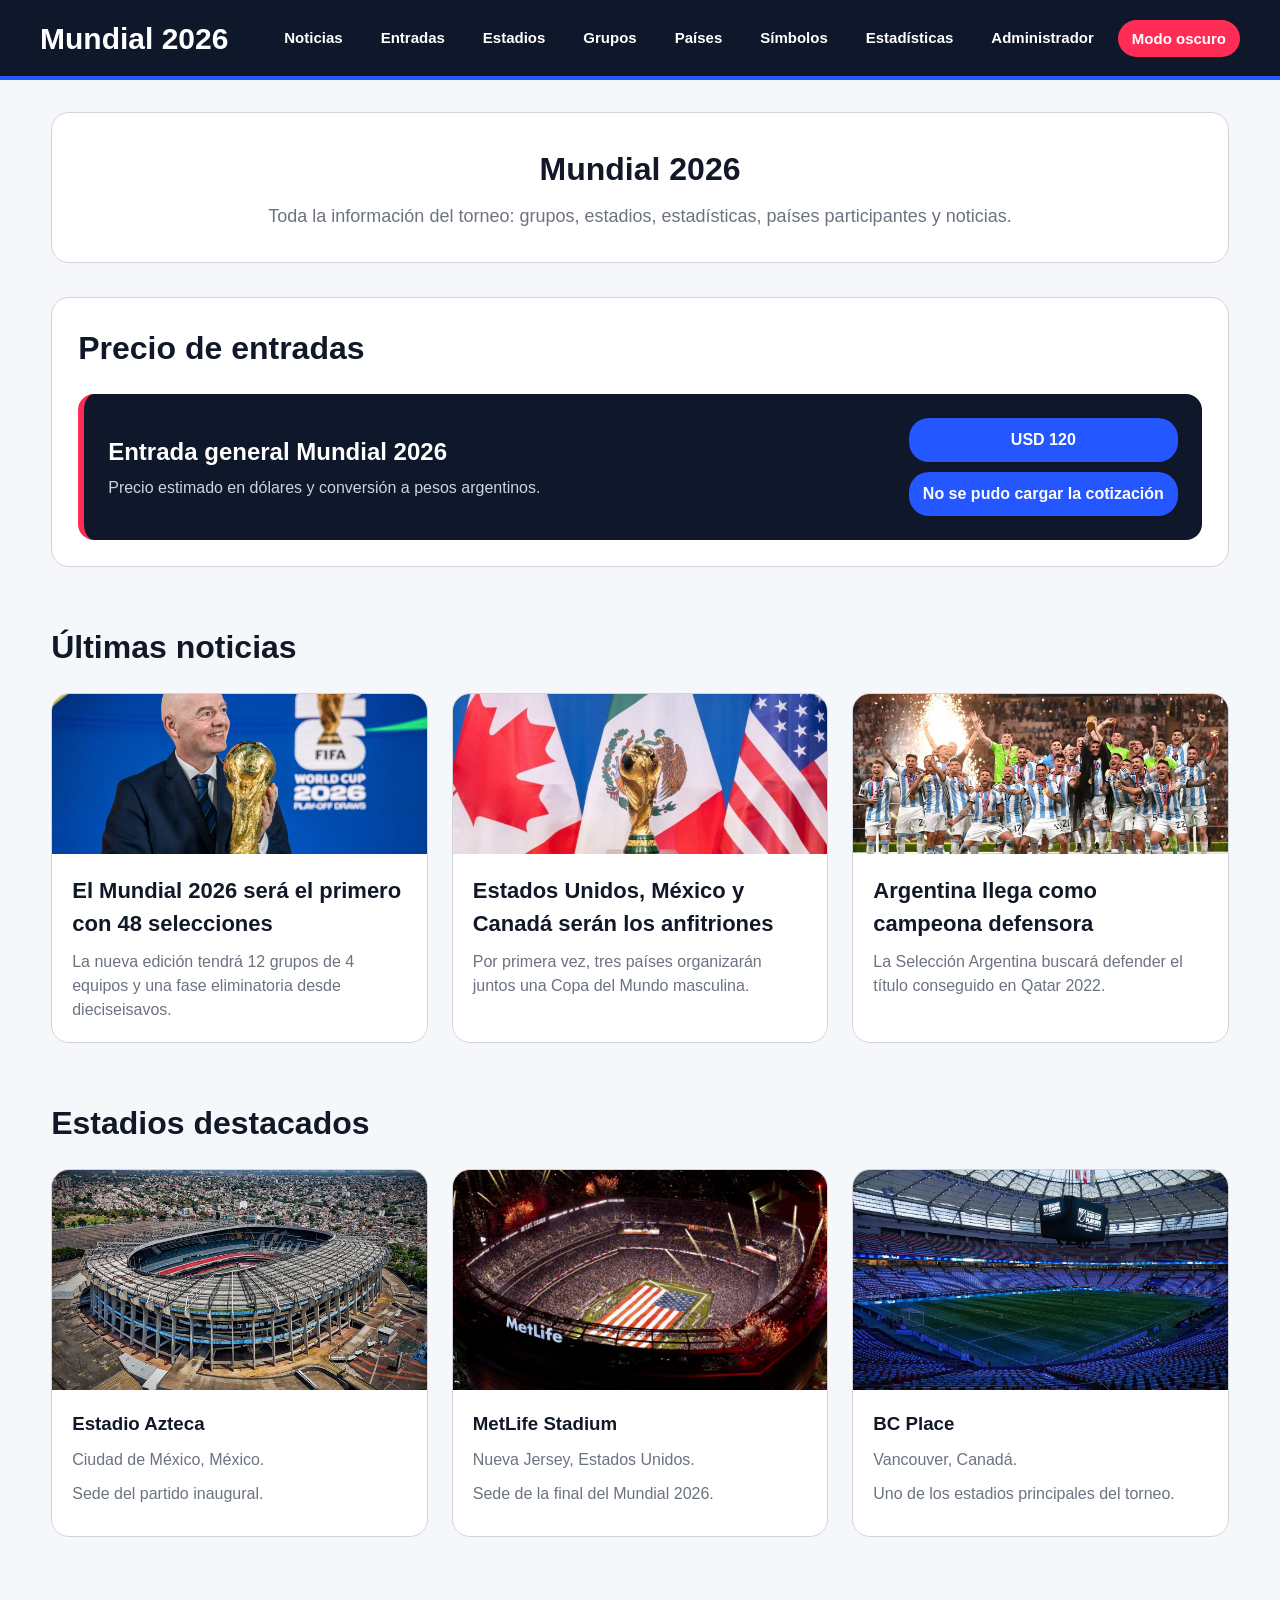
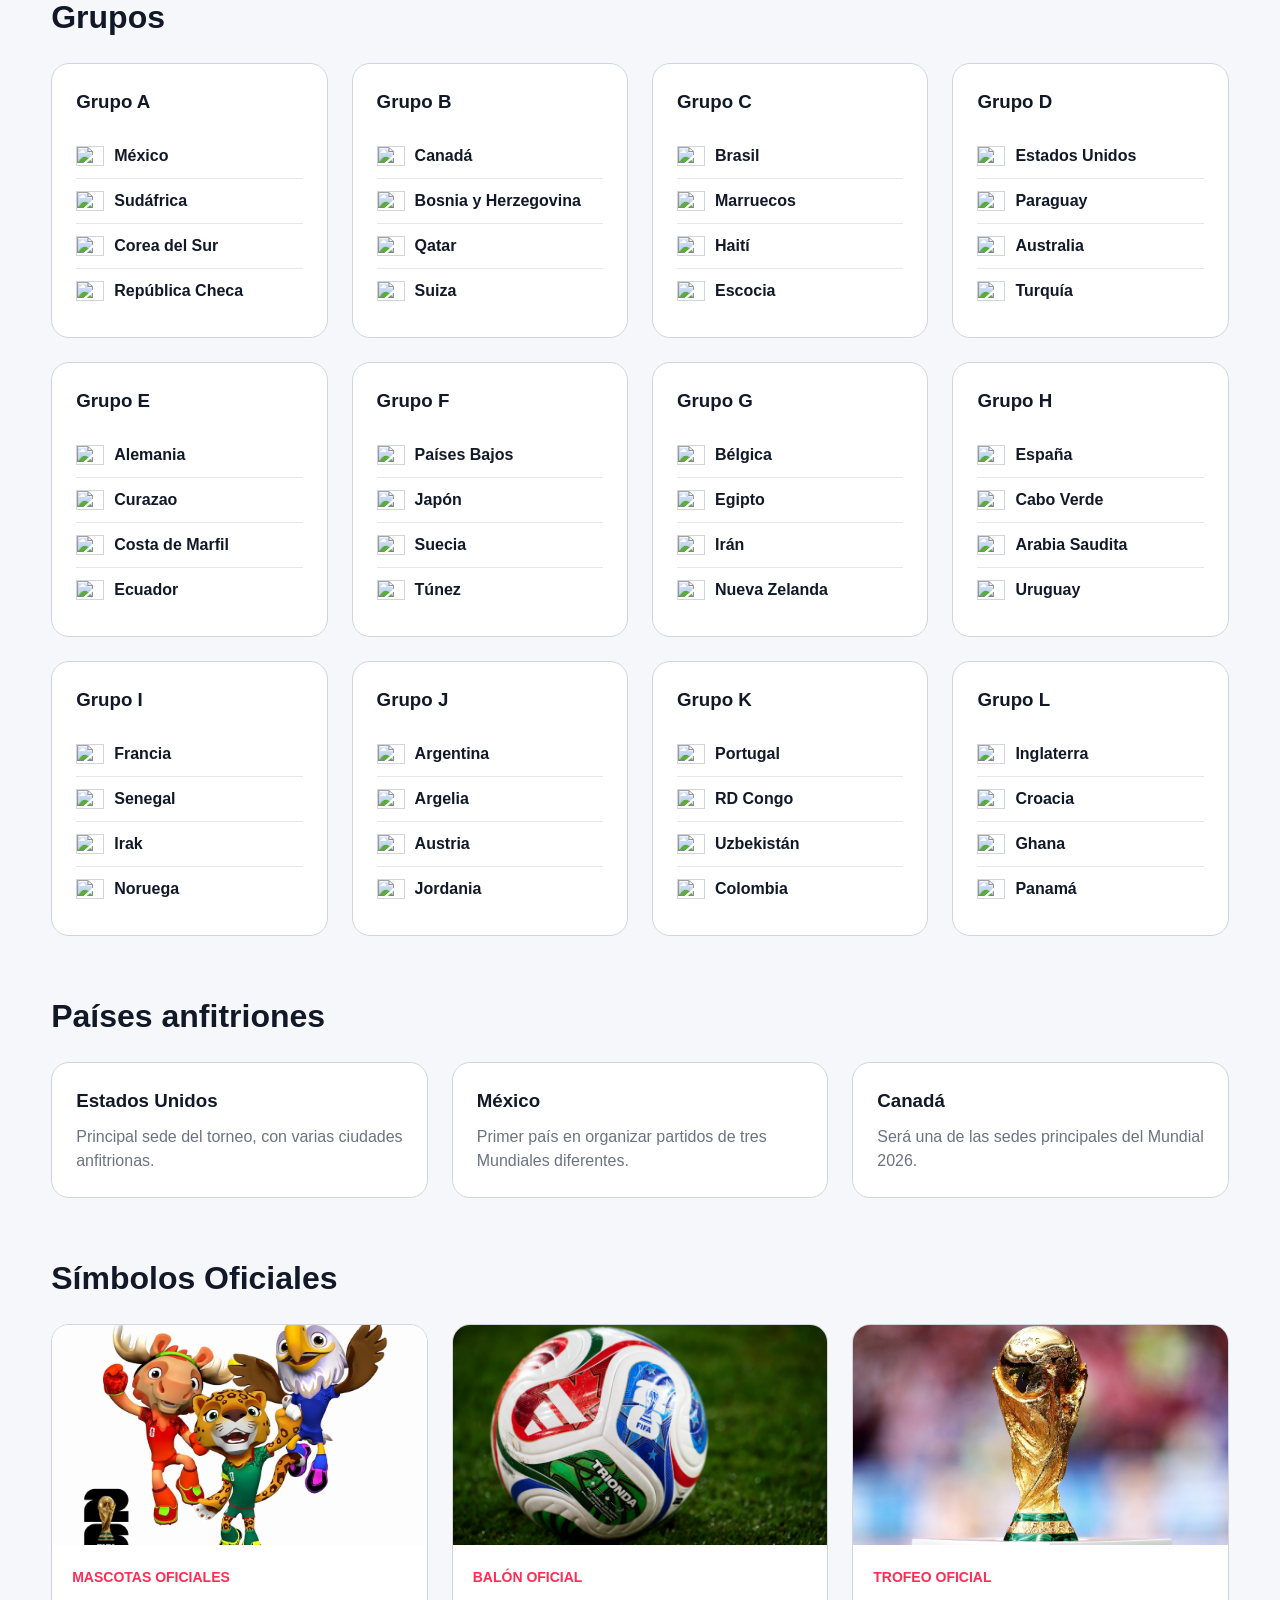
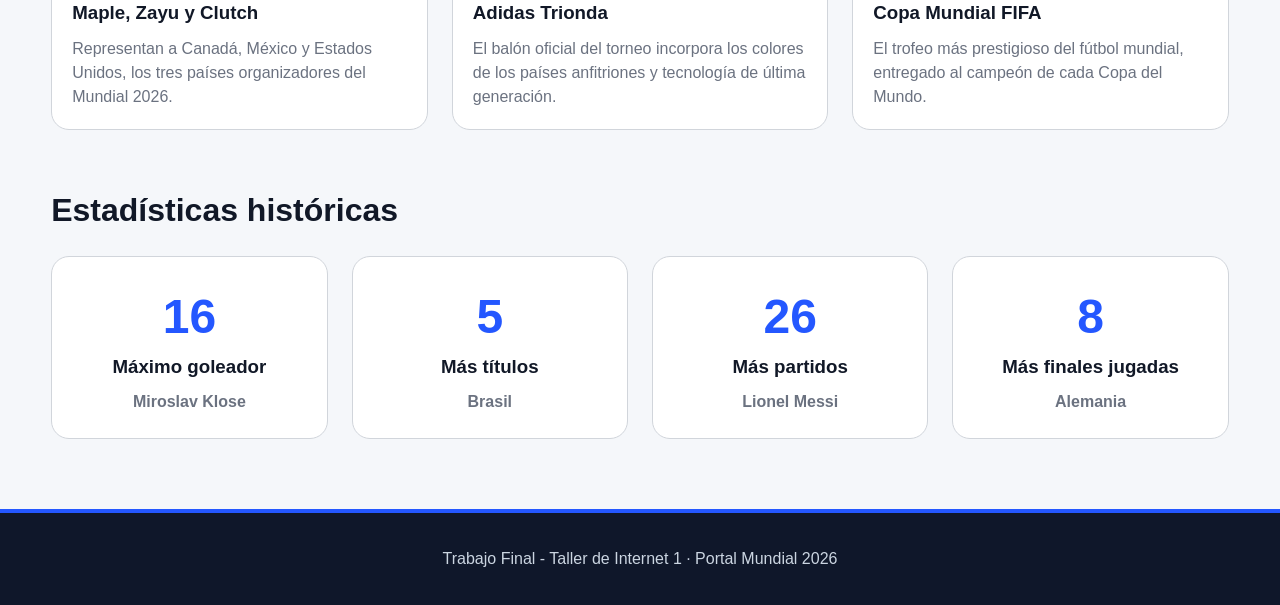
==== commit a20eb8f1: "Se agregaron funcionalidades hechas con javascript: El cambio a modo oscuro y la cotizacion de las e" ====
--- a/index.html
+++ b/index.html
@@ -7,8 +7,10 @@
   <link rel="stylesheet" href="css/styles.css">
   <script src="js/storage.js" defer></script>
   <script src="js/news.js" defer></script>
-  <script src="js/api.js" defer></script>
+  <script src="js/dolar.js" defer></script>
   <script src="js/main.js" defer></script>
+  <script src="js/theme.js" defer></script>
+  <script src="js/auth.js" defer></script>
 </head>
 
 <body>
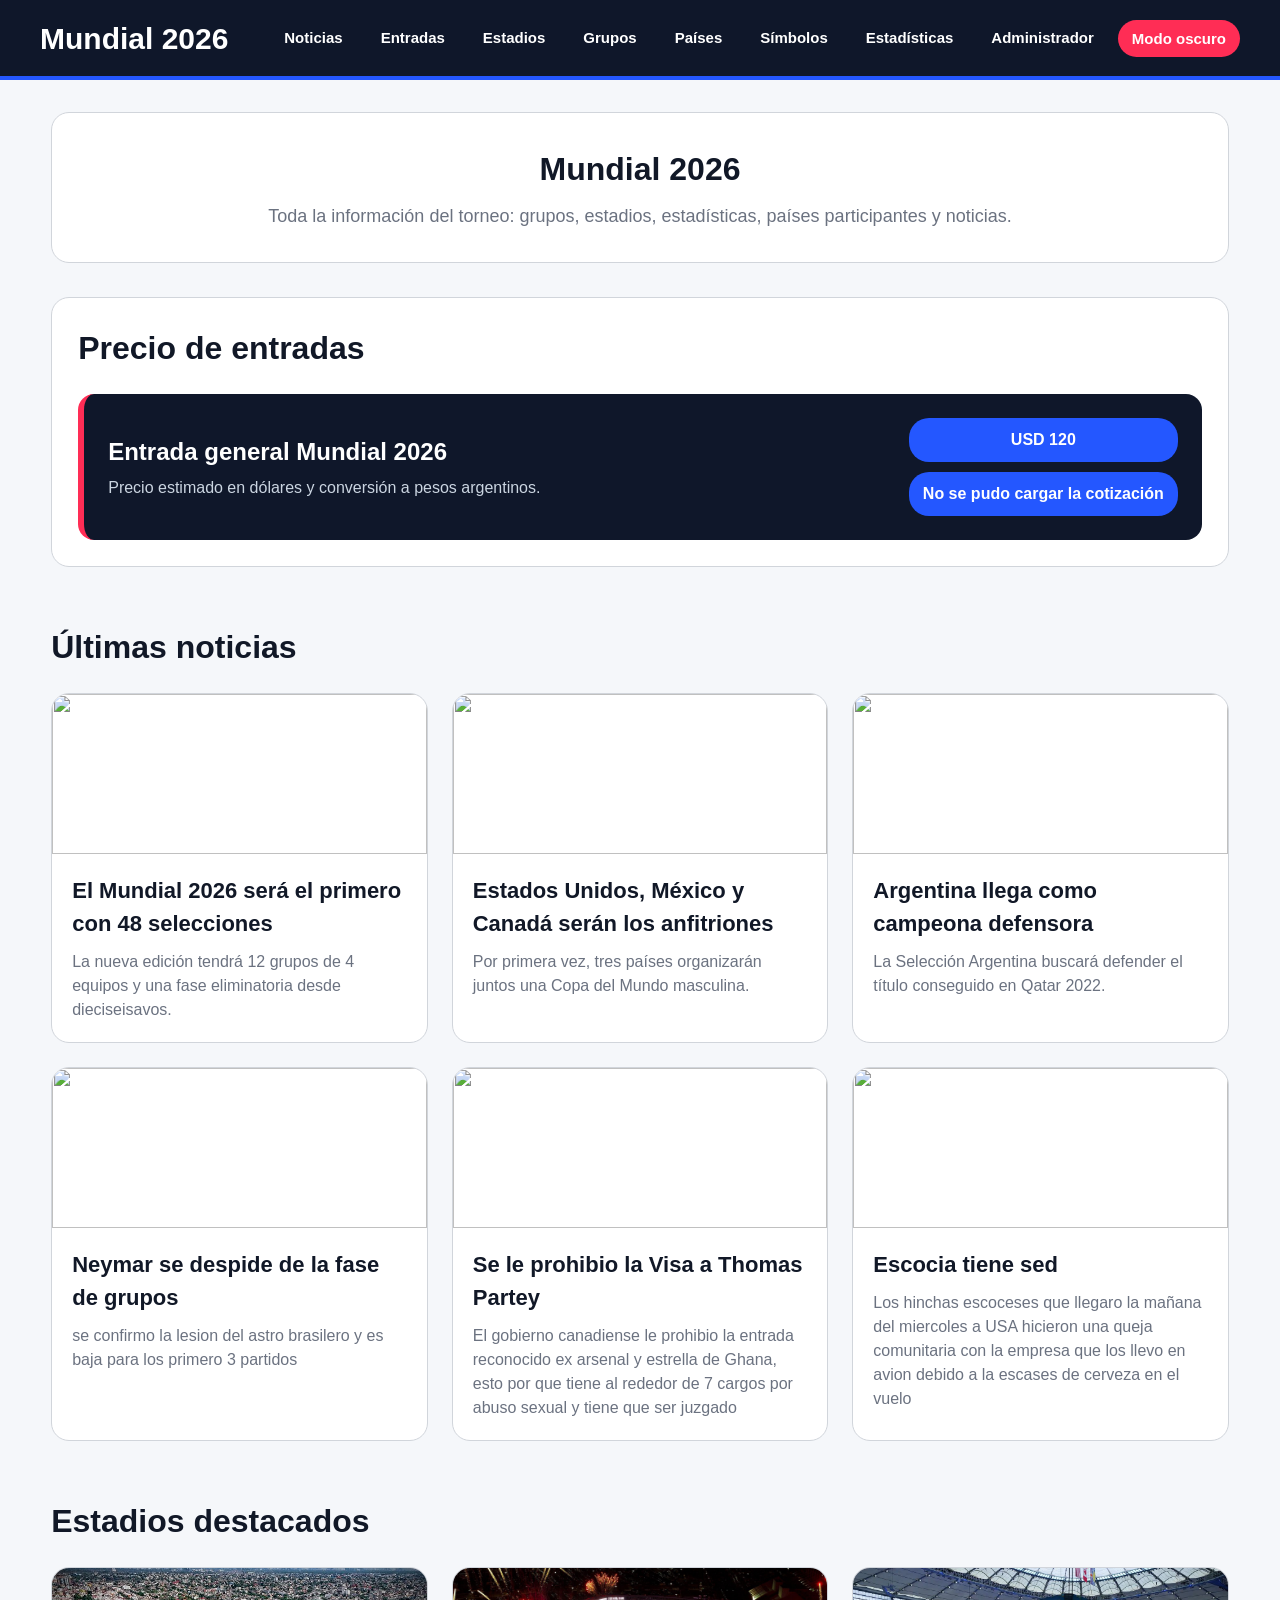
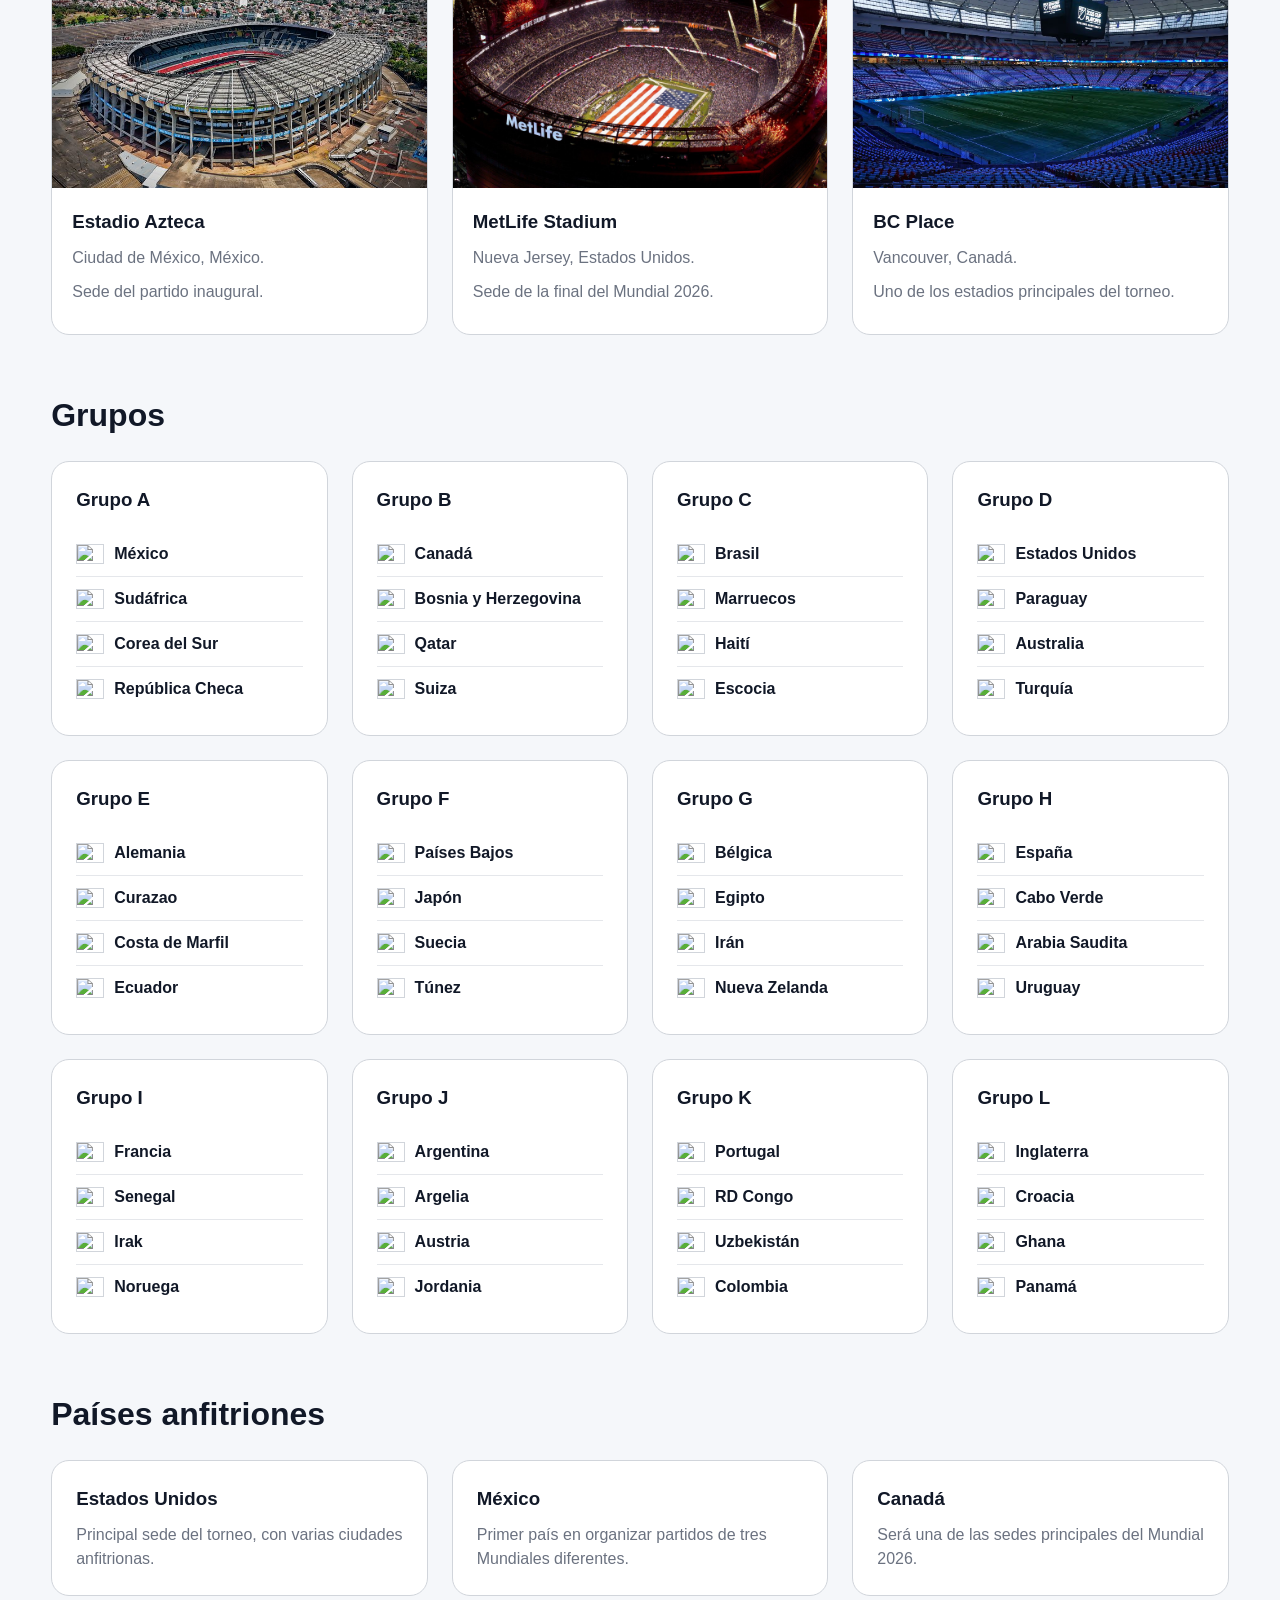
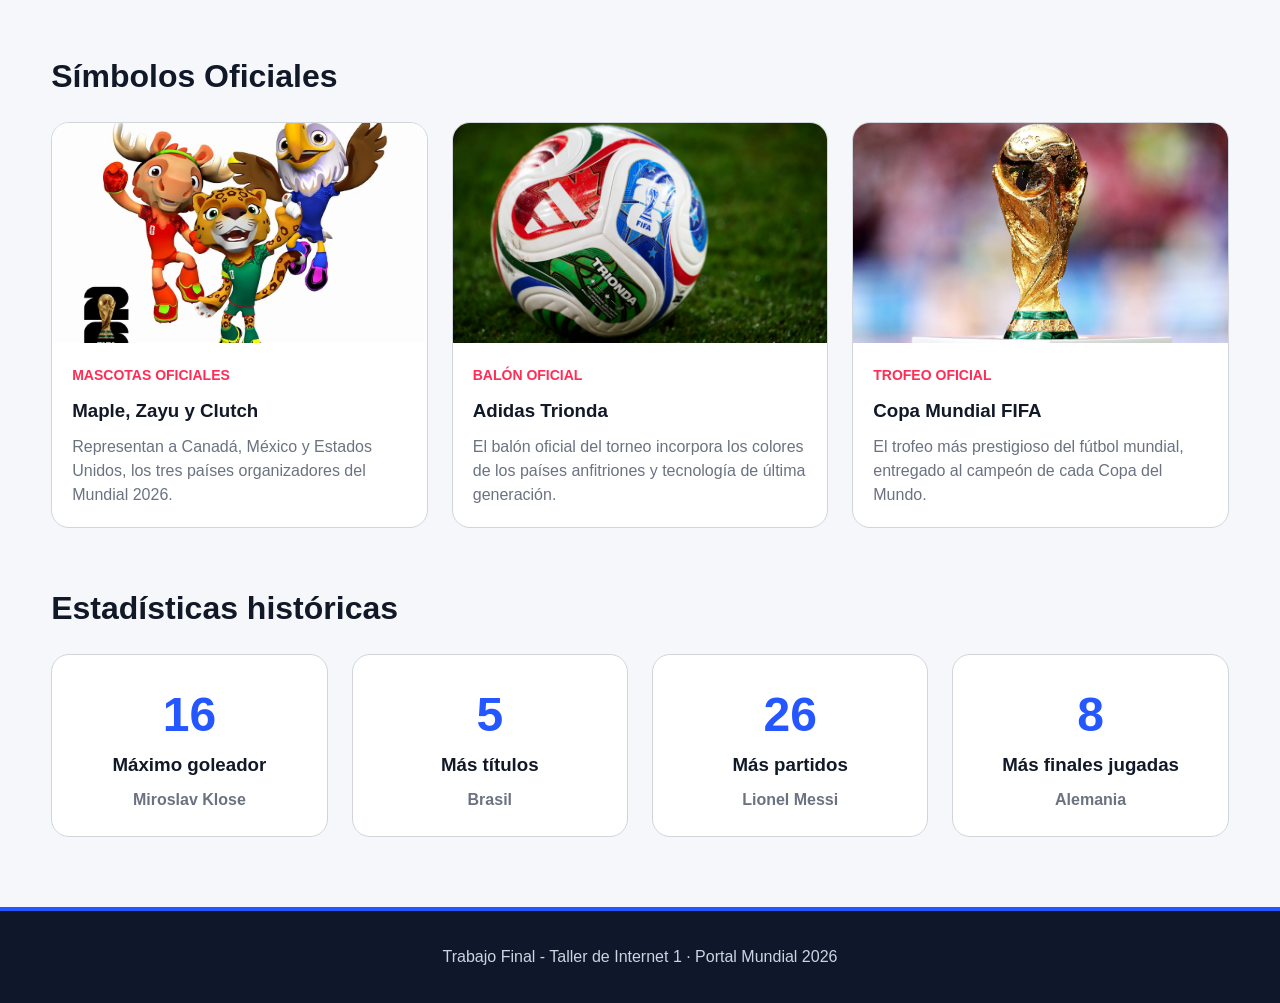
==== commit d04e434b: "Se agrego el poder eliminar y agregar noticias, tambien que seguarden en local storage" ====
--- a/index.html
+++ b/index.html
@@ -10,7 +10,7 @@
   <script src="js/dolar.js" defer></script>
   <script src="js/main.js" defer></script>
   <script src="js/theme.js" defer></script>
-  <script src="js/auth.js" defer></script>
+ 
 </head>
 
 <body>
@@ -60,6 +60,7 @@
       <h2>Últimas noticias</h2>
 
       <div id="newsContainer" class="news-grid">
+        <!--
         <article class="news-card">
           <img src="img/infantino-mundial2026.jpg" alt="Presidente de FIFA Gianni Infantino">
 
@@ -93,6 +94,7 @@
             </p>
           </div>
         </article>
+        -->
       </div>
     </section>
 
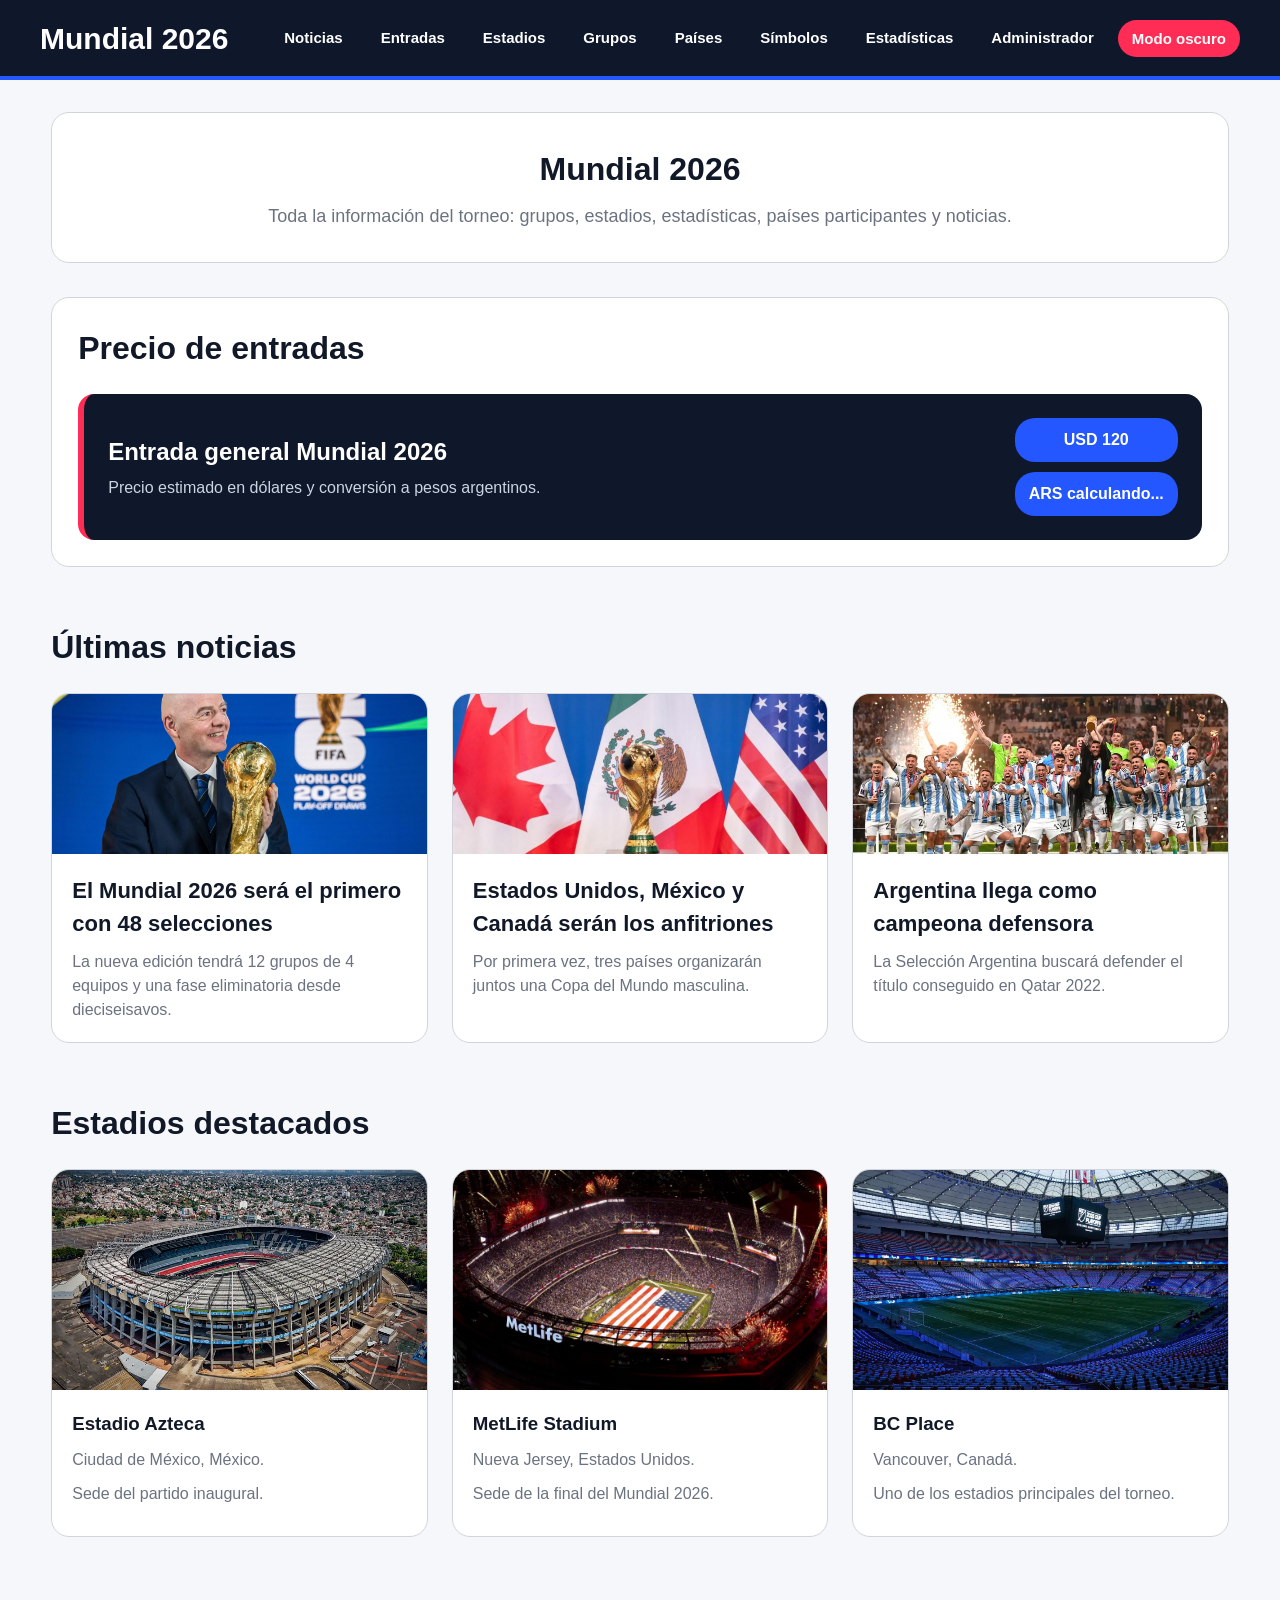
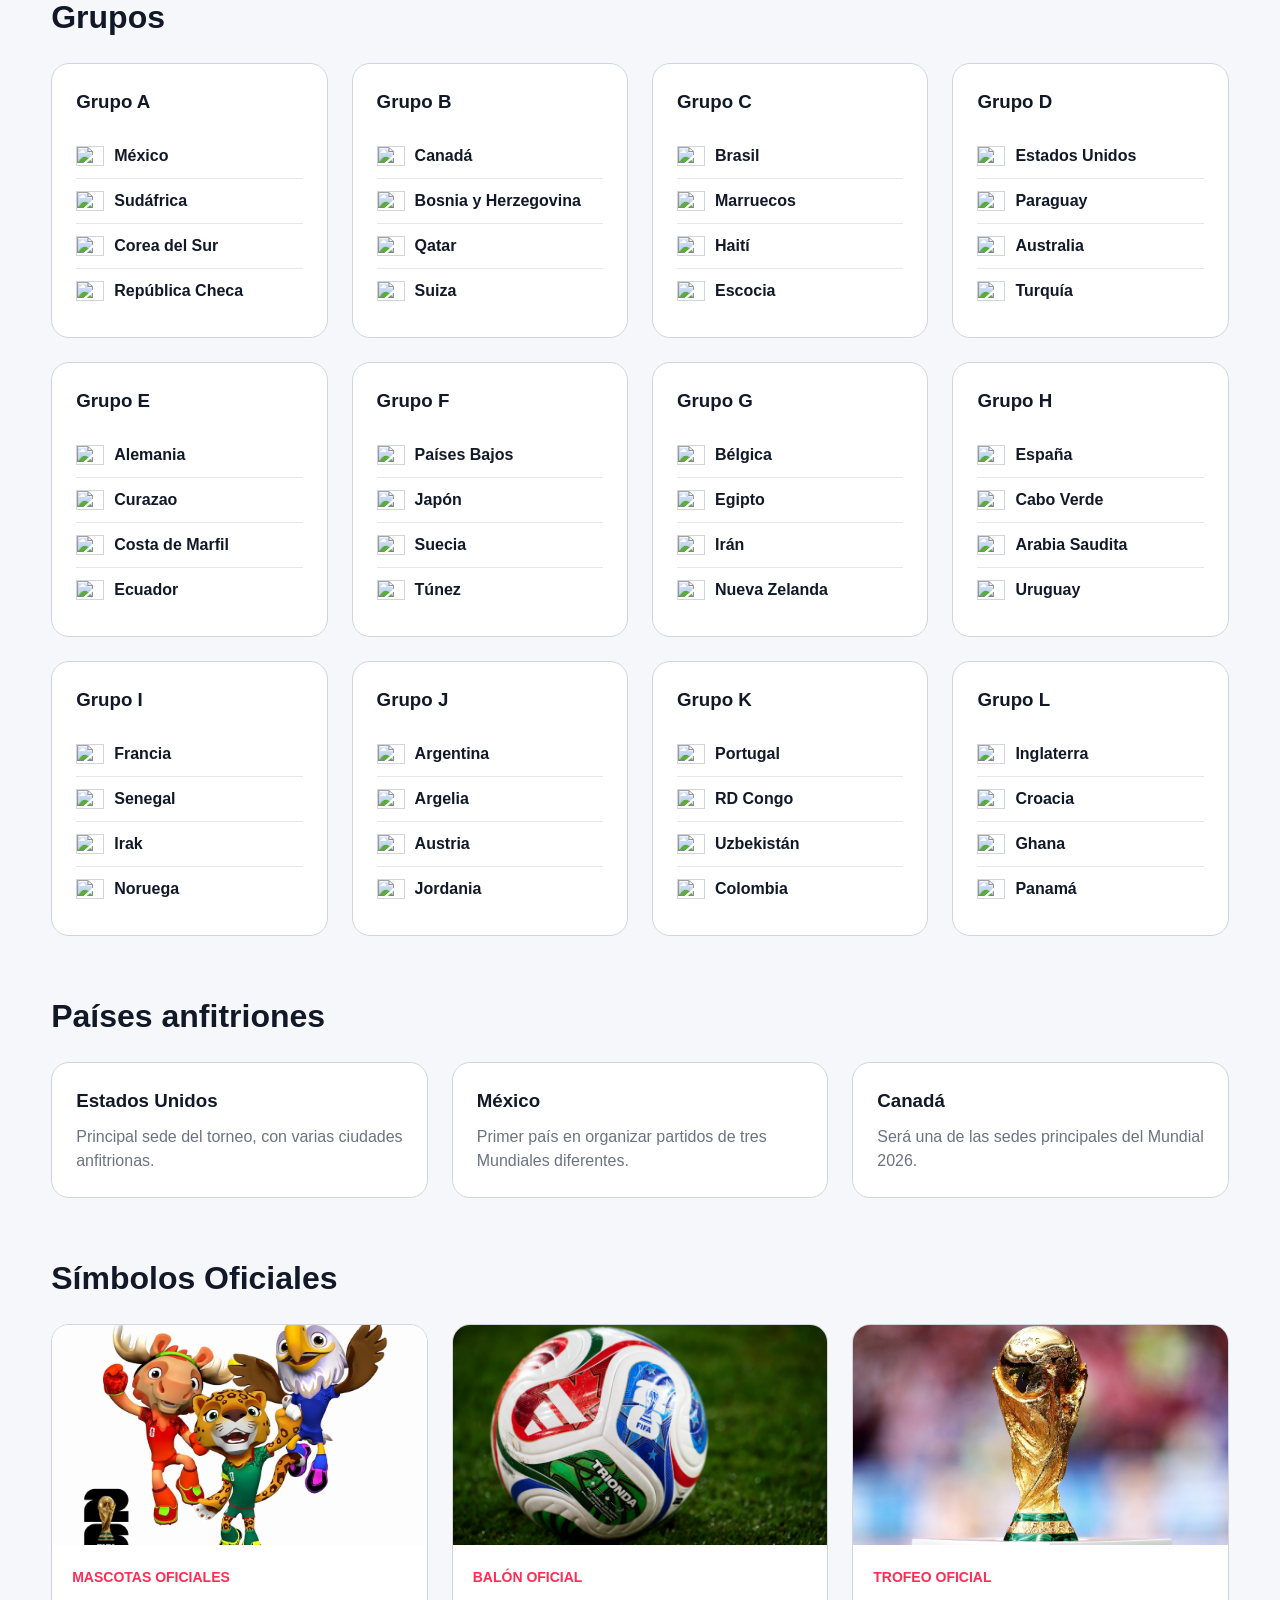
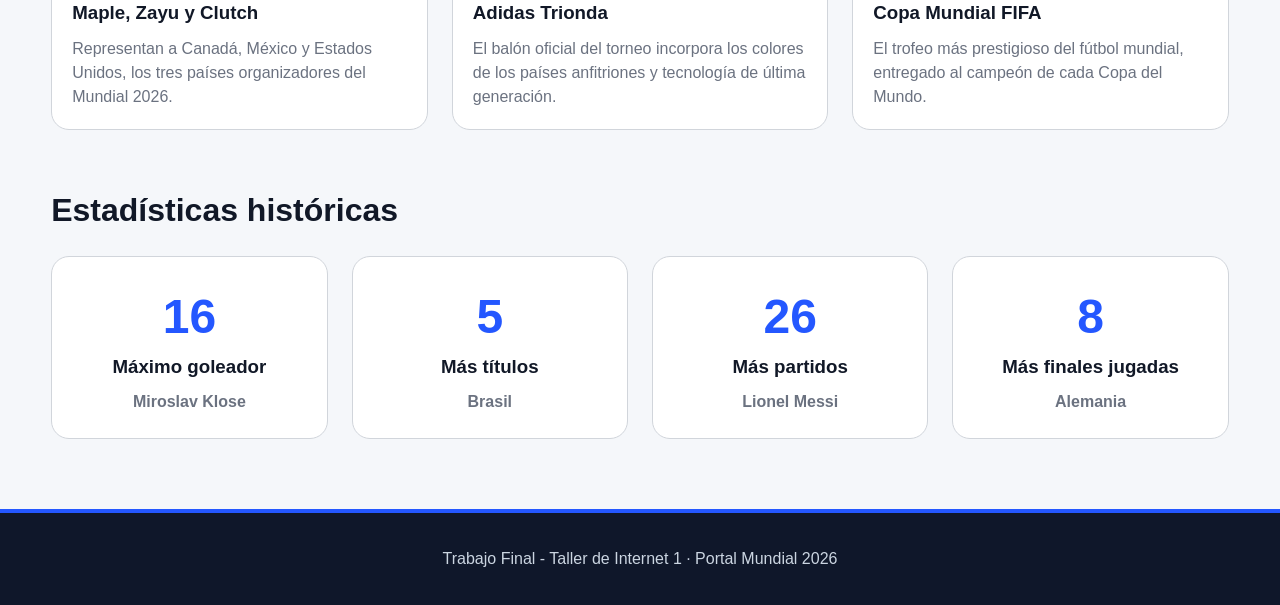
==== commit 671e882f: "Renderizar noticias desde el js Removed multiple news articles from the news section." ====
--- a/index.html
+++ b/index.html
@@ -7,10 +7,8 @@
   <link rel="stylesheet" href="css/styles.css">
   <script src="js/storage.js" defer></script>
   <script src="js/news.js" defer></script>
-  <script src="js/dolar.js" defer></script>
+  <script src="js/api.js" defer></script>
   <script src="js/main.js" defer></script>
-  <script src="js/theme.js" defer></script>
- 
 </head>
 
 <body>
@@ -58,44 +56,7 @@
 
     <section id="noticias" class="section">
       <h2>Últimas noticias</h2>
-
-      <div id="newsContainer" class="news-grid">
-        <!--
-        <article class="news-card">
-          <img src="img/infantino-mundial2026.jpg" alt="Presidente de FIFA Gianni Infantino">
-
-          <div class="news-card-content">
-            <h3>El Mundial 2026 será el primero con 48 selecciones</h3>
-            <p>
-              La nueva edición tendrá 12 grupos de 4 equipos y una fase eliminatoria
-              desde dieciseisavos.
-            </p>
-          </div>
-        </article>
-
-        <article class="news-card">
-          <img src="img/canada-mexico-eeuu.jpg" alt="Banderas de los países anfitriones">
-
-          <div class="news-card-content">
-            <h3>Estados Unidos, México y Canadá serán los anfitriones</h3>
-            <p>
-              Por primera vez, tres países organizarán juntos una Copa del Mundo masculina.
-            </p>
-          </div>
-        </article>
-
-        <article class="news-card">
-          <img src="img/argentinacampeon2022.jpg" alt="Argentina campeona mundial">
-
-          <div class="news-card-content">
-            <h3>Argentina llega como campeona defensora</h3>
-            <p>
-              La Selección Argentina buscará defender el título conseguido en Qatar 2022.
-            </p>
-          </div>
-        </article>
-        -->
-      </div>
+      <div id="newsContainer" class="news-grid"></div>
     </section>
 
     <section id="estadios" class="section">
@@ -355,4 +316,4 @@
     <p>Trabajo Final - Taller de Internet 1 · Portal Mundial 2026</p>
   </footer>
 </body>
-</html>+</html>
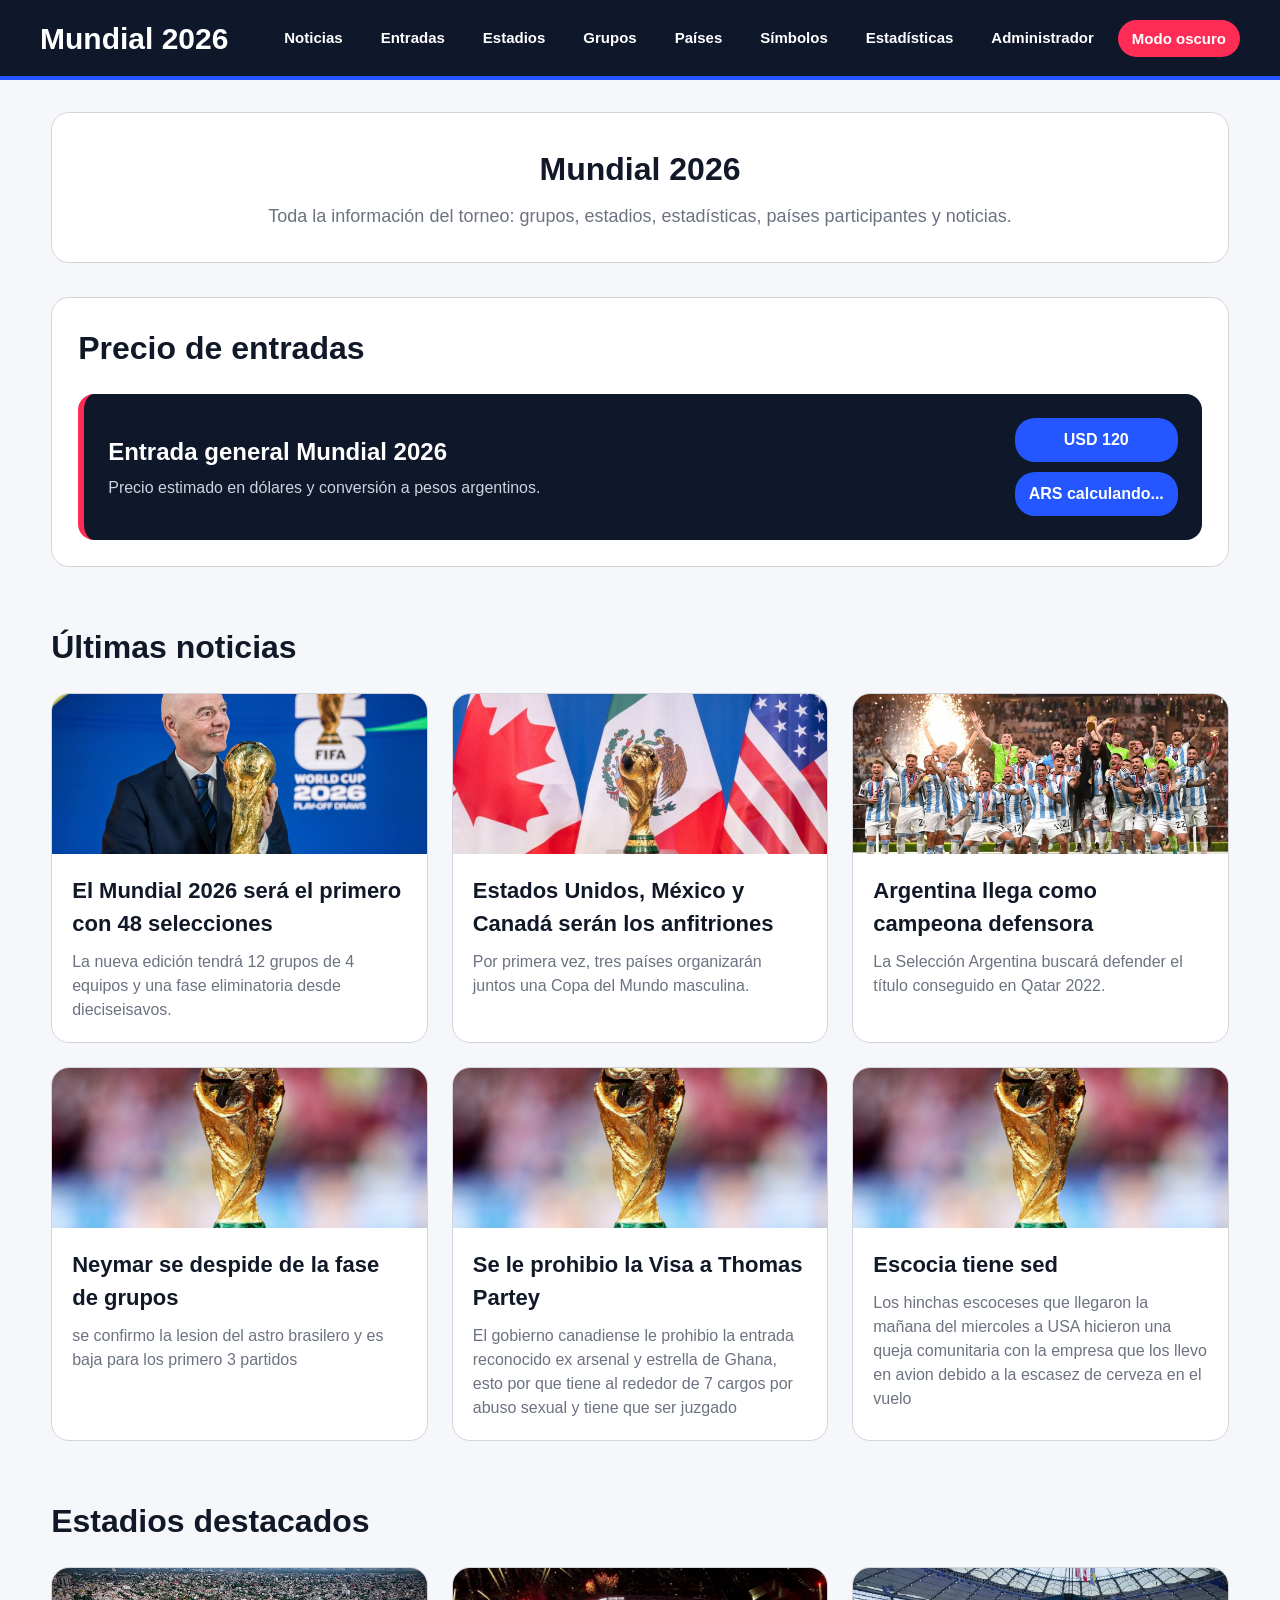
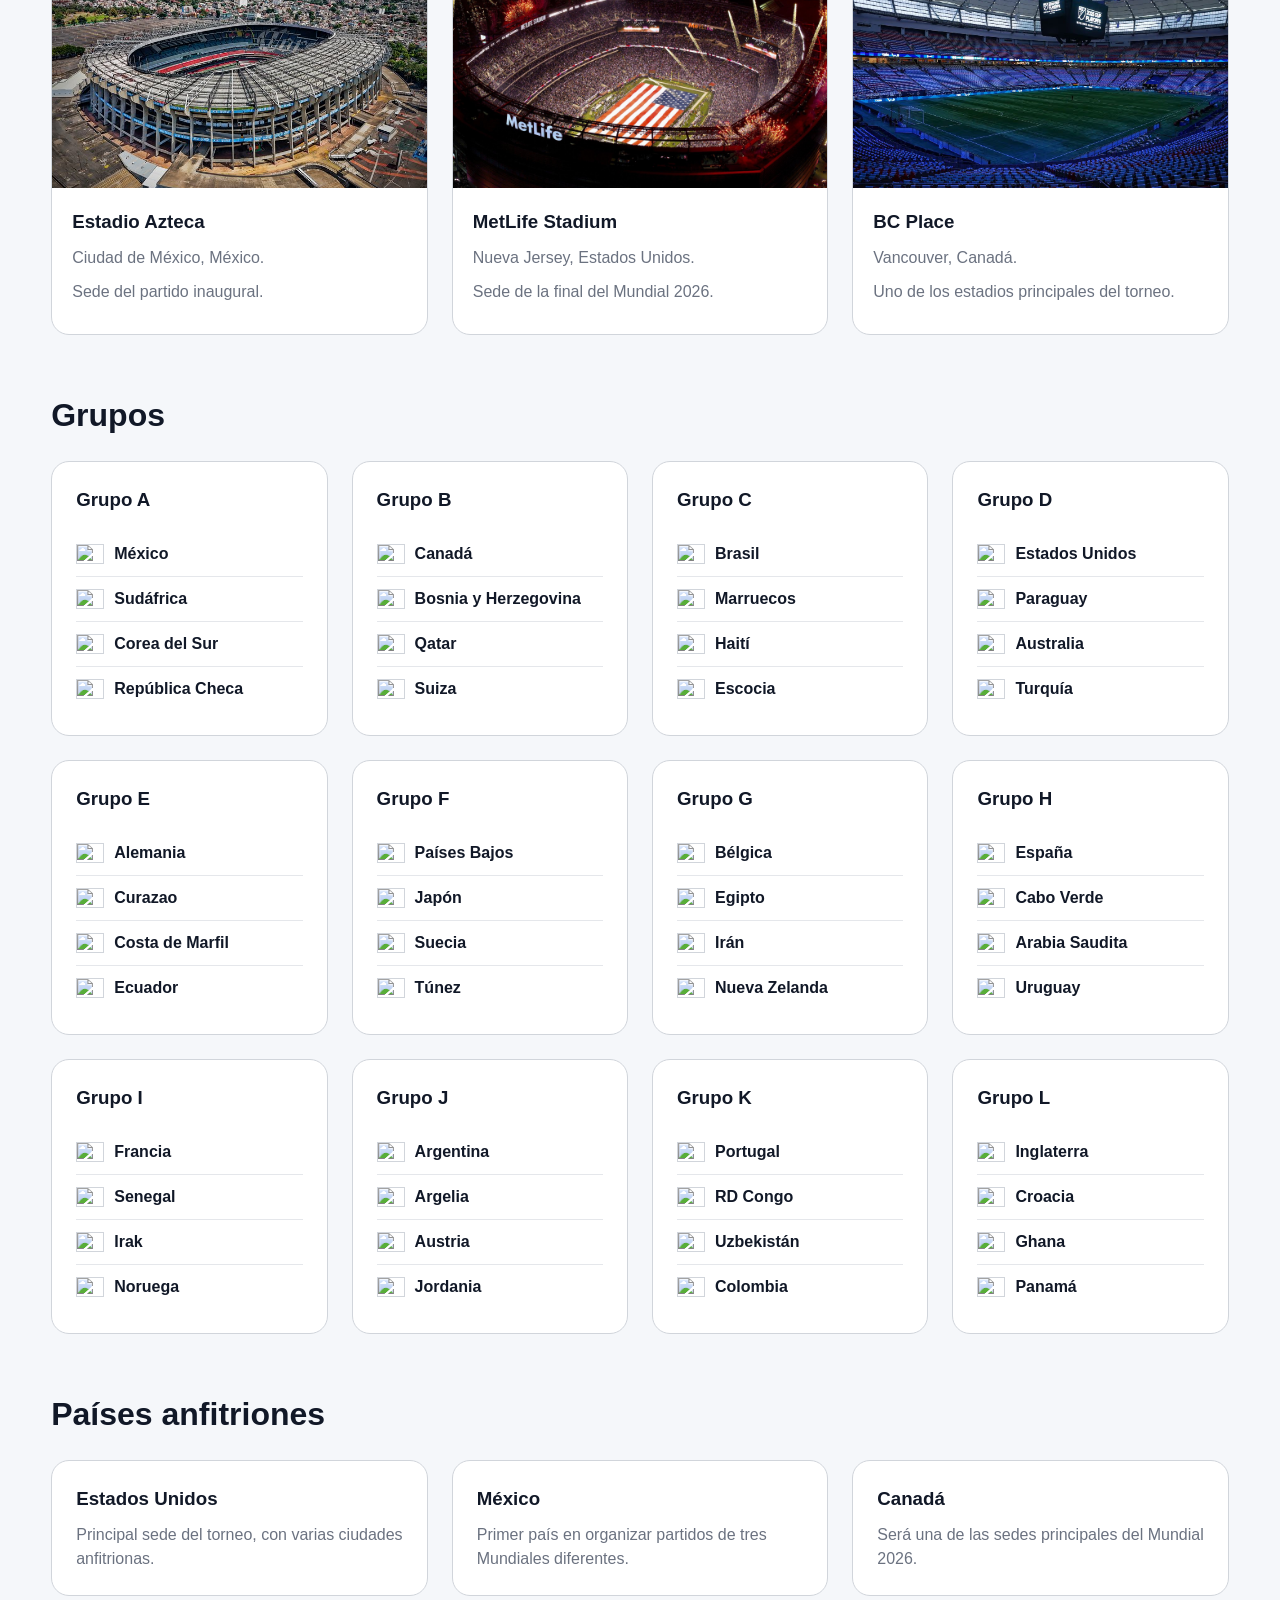
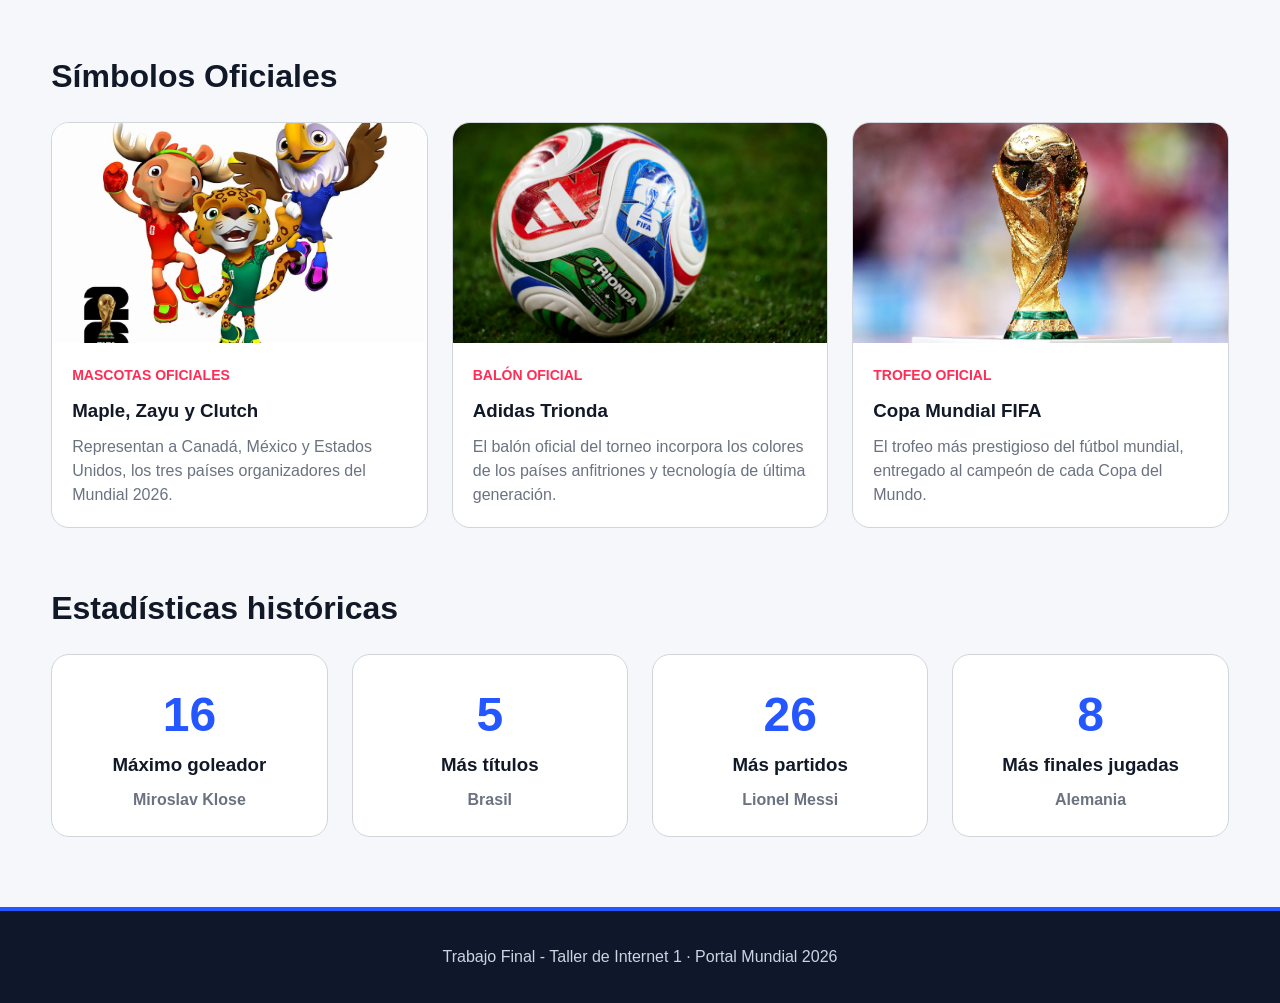
==== commit 75809435: "se agrego la funcionalidad de editar noticias" ====
--- a/index.html
+++ b/index.html
@@ -316,4 +316,4 @@
     <p>Trabajo Final - Taller de Internet 1 · Portal Mundial 2026</p>
   </footer>
 </body>
-</html>
+</html>
--- a/css/styles.css
+++ b/css/styles.css
@@ -434,7 +434,7 @@
 body.dark-mode .welcome-section,
 body.dark-mode .highlight-box,
 body.dark-mode .news-card,
-body.dark-mode .fixture-card,
+body.dark-mode .stadium-card,
 body.dark-mode .group-card,
 body.dark-mode .country-card,
 body.dark-mode .symbol-card,
@@ -444,7 +444,7 @@
 }
 
 body.dark-mode .news-card p,
-body.dark-mode .fixture-card p,
+body.dark-mode .stadium-card p,
 body.dark-mode .country-card p,
 body.dark-mode .symbol-content p,
 body.dark-mode .stat-card p {
@@ -516,4 +516,93 @@
   .price-card span {
     margin-top: 10px;
   }
+   .form-box {
+  max-width: 800px;
+  margin: 40px auto;
+  padding: 30px;
+  background-color: #ffffff;
+  border-radius: 18px;
+  box-shadow: 0 8px 25px rgba(0, 0, 0, 0.12);
+}
+
+.form-box form {
+  display: flex;
+  flex-direction: column;
+  gap: 14px;
+}
+
+.form-box label {
+  font-weight: 700;
+}
+
+.form-box input,
+.form-box textarea {
+  width: 100%;
+  padding: 12px;
+  border: 1px solid #cbd5e1;
+  border-radius: 10px;
+  font-size: 1rem;
+}
+
+.form-box textarea {
+  min-height: 120px;
+  resize: vertical;
+}
+
+.form-box button {
+  margin-top: 10px;
+  padding: 12px;
+  border: none;
+  border-radius: 10px;
+  background-color: #2563eb;
+  color: white;
+  font-weight: 700;
+  cursor: pointer;
+}
+
+.form-box button:hover {
+  background-color: #1d4ed8;
+}
+/* Ajustes panel admin */
+#newsForm {
+  display: flex !important;
+  flex-direction: column !important;
+  gap: 14px !important;
+  max-width: 800px;
+}
+
+#newsForm input,
+#newsForm textarea {
+  width: 100% !important;
+  display: block;
+  padding: 12px;
+  border: 1px solid #cbd5e1;
+  border-radius: 10px;
+  font-size: 1rem;
+}
+
+#newsForm textarea {
+  min-height: 120px;
+  resize: vertical;
+}
+
+#newsForm button {
+  margin-top: 10px;
+  padding: 12px;
+  border: none;
+  border-radius: 10px;
+  background-color: #2563eb;
+  color: white;
+  font-weight: 700;
+  cursor: pointer;
+}
+
+.form-box {
+  max-width: 800px;
+  margin: 40px auto;
+  padding: 30px;
+  background: white;
+  border-radius: 18px;
+  box-shadow: 0 8px 25px rgba(0,0,0,0.12);
+}
 }
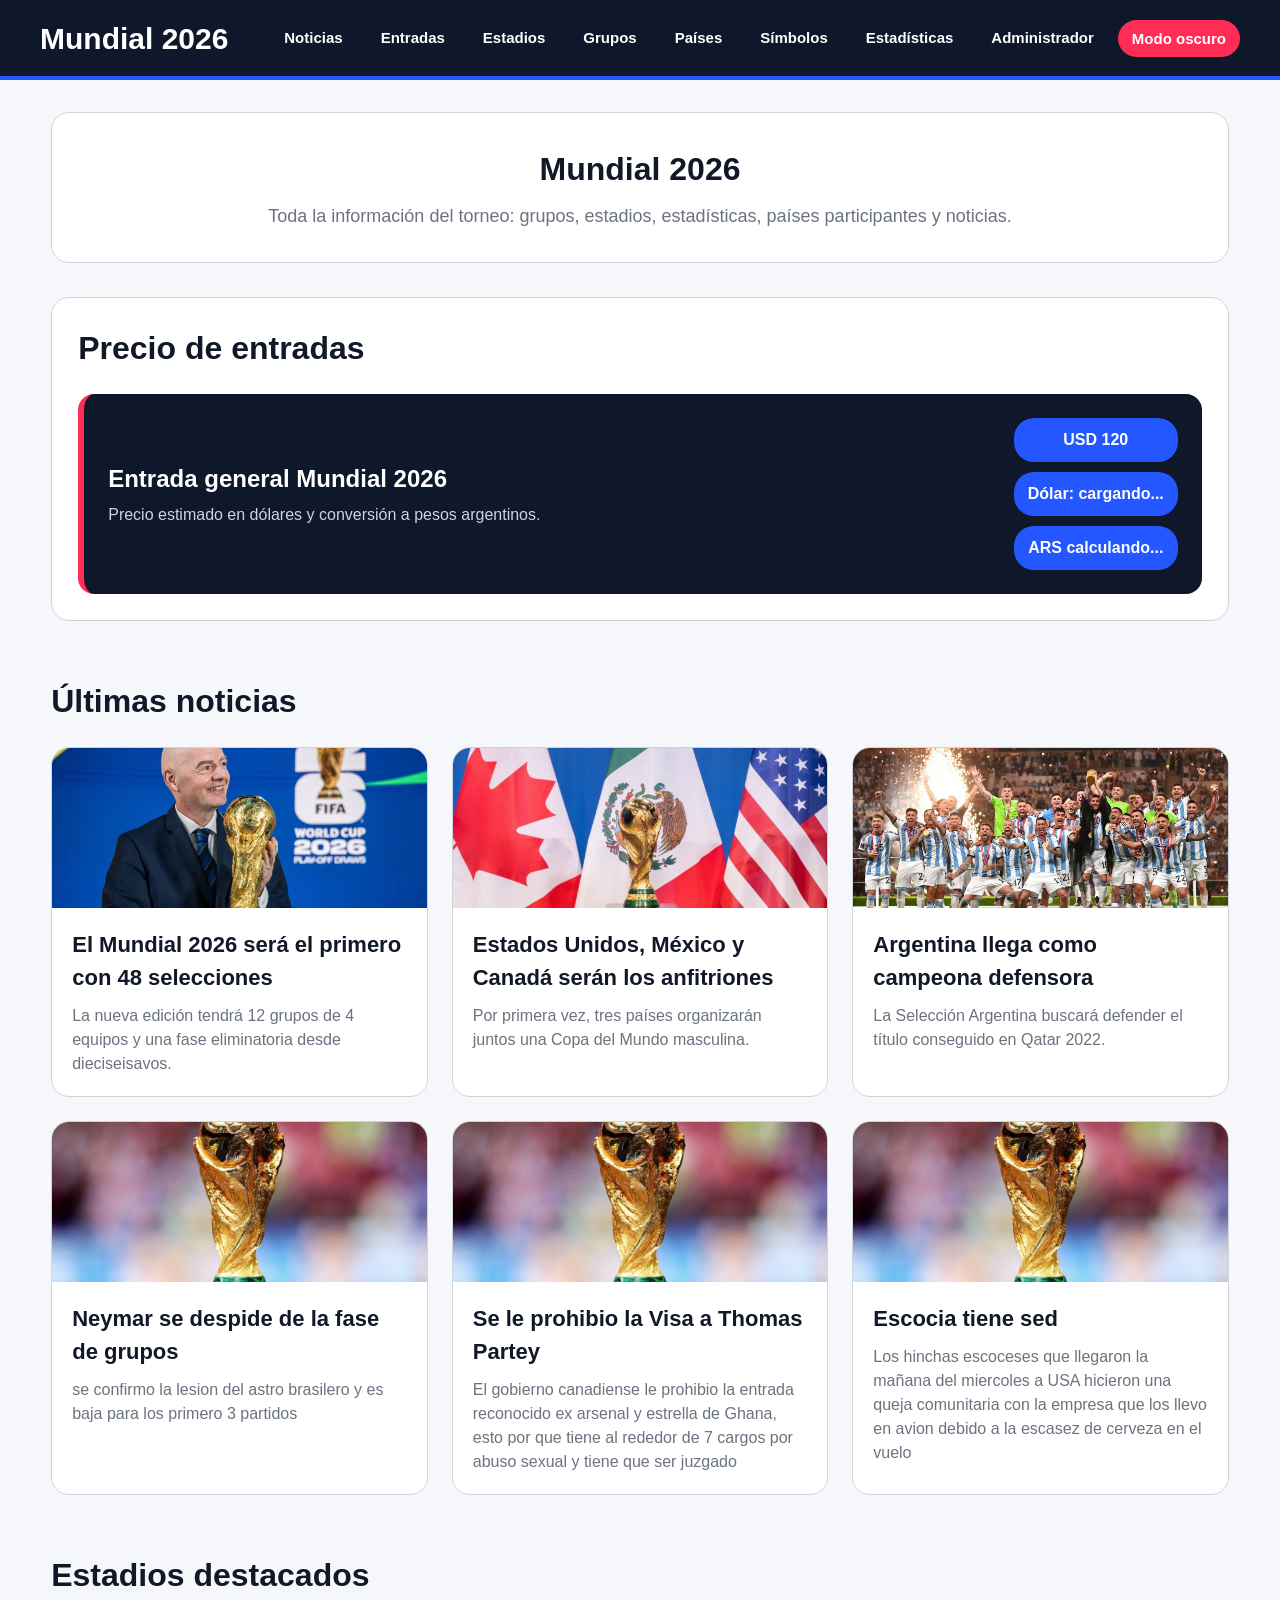
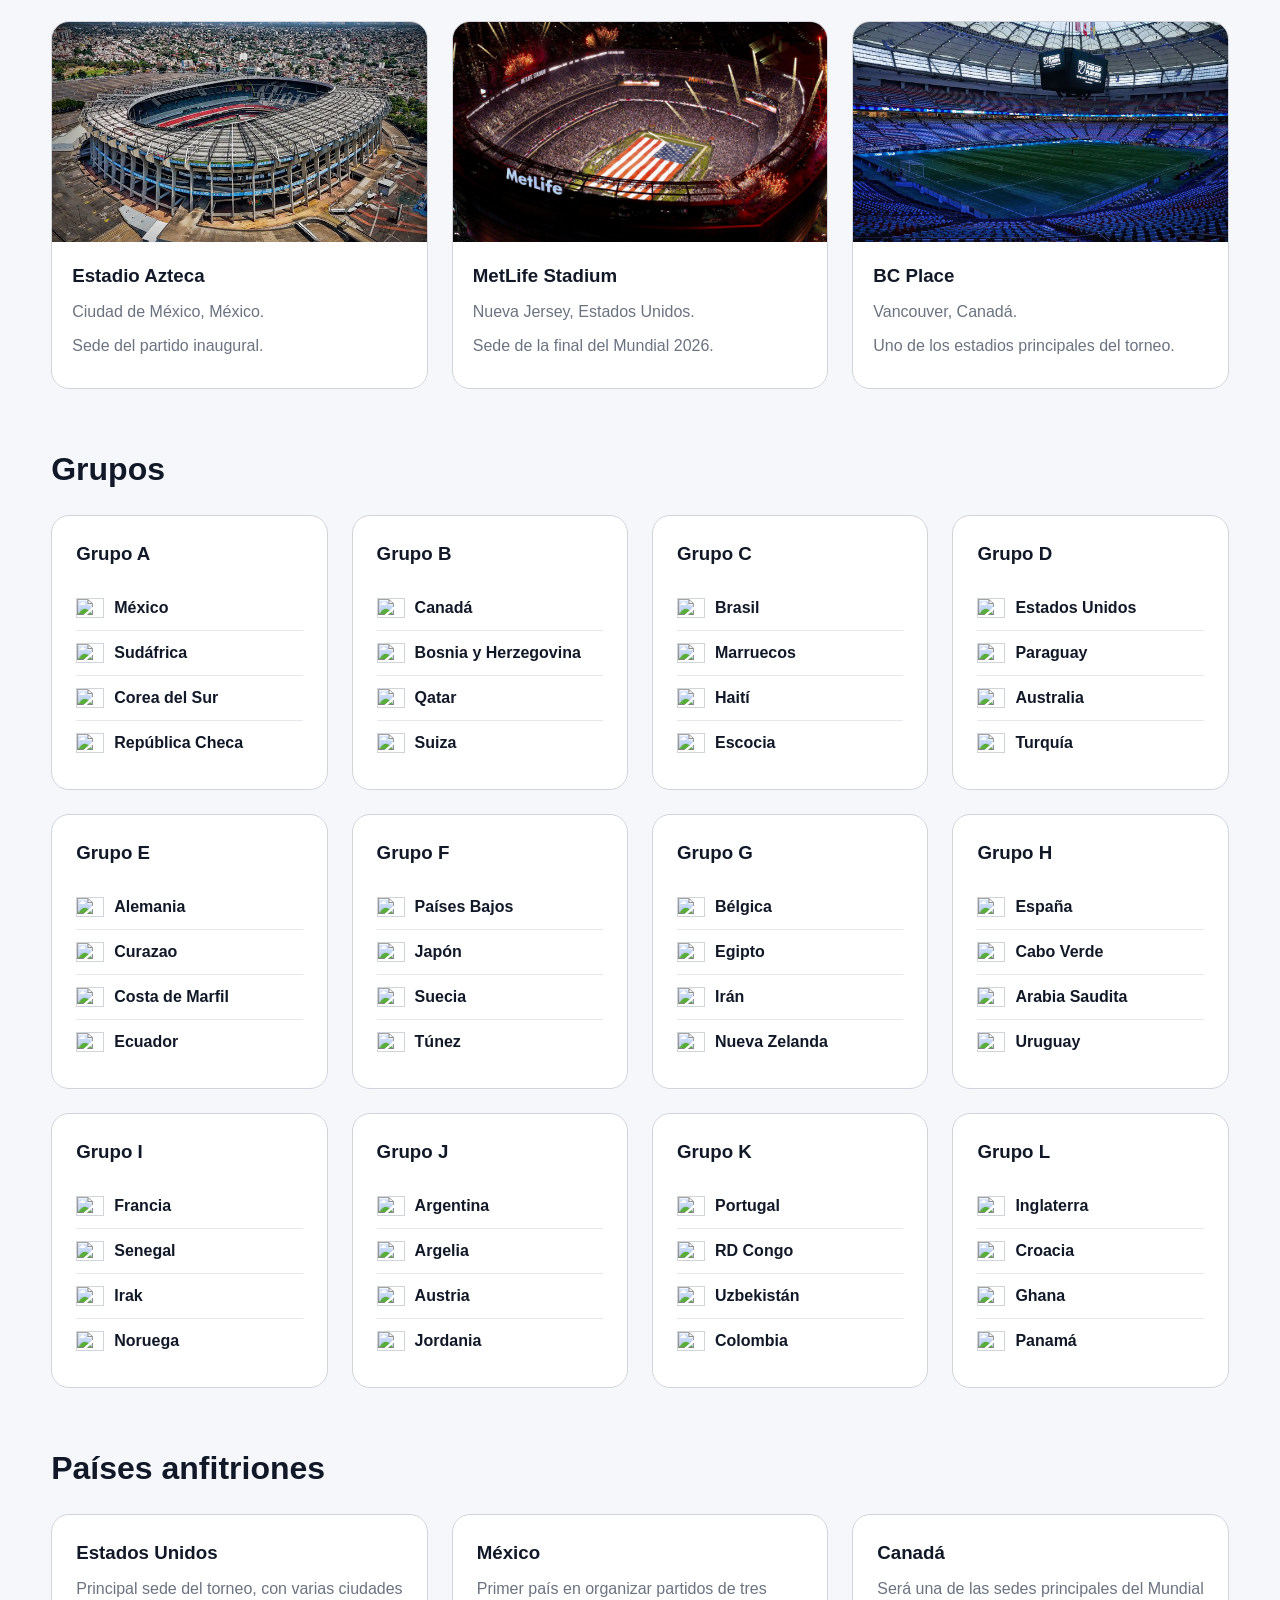
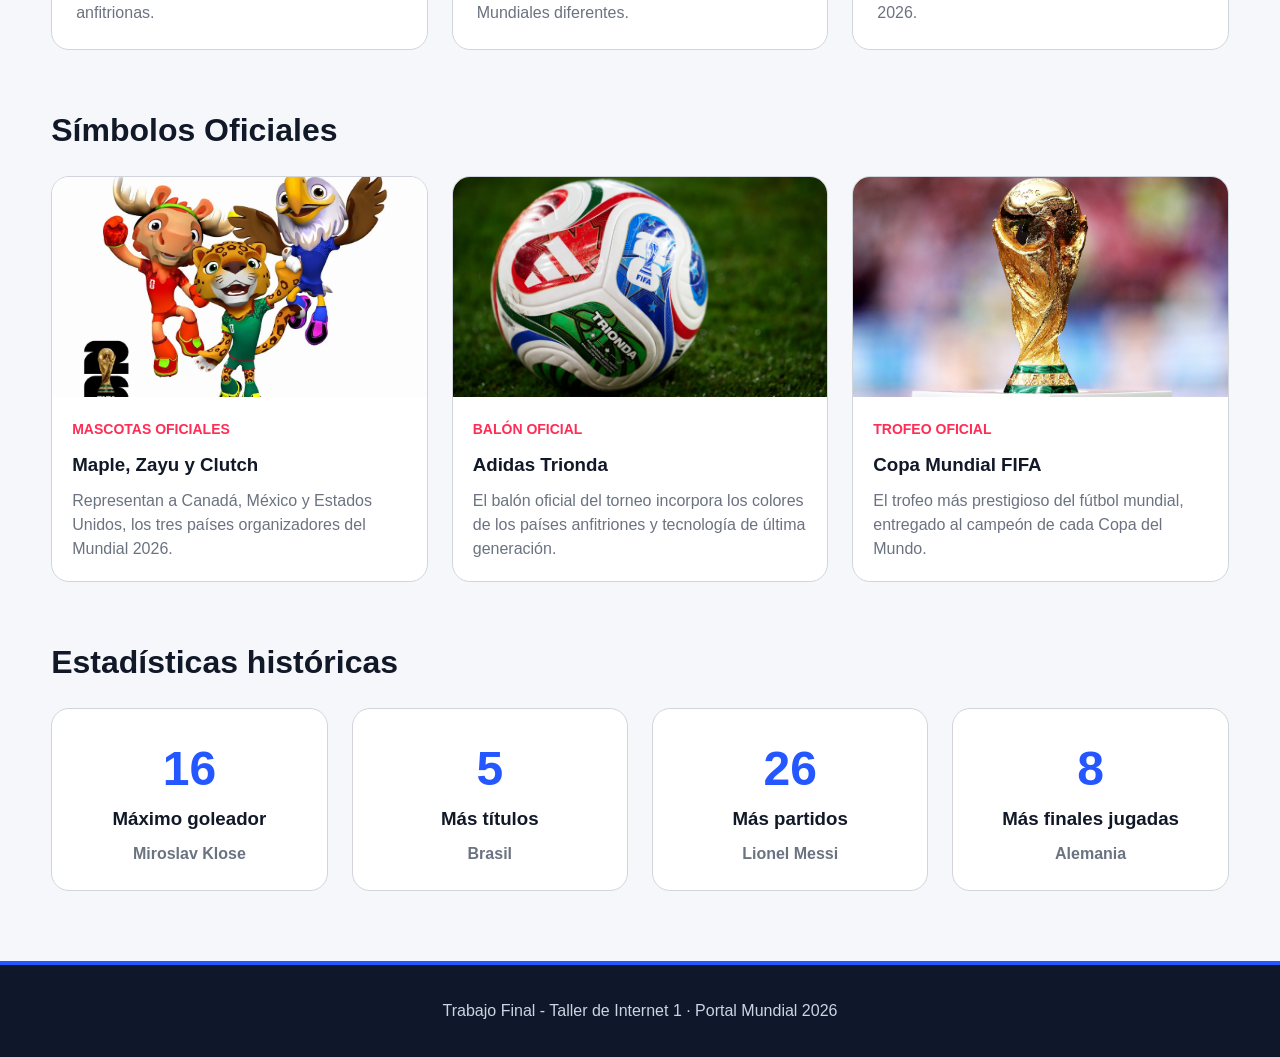
==== commit 079a1128: "Agrego dolar solo" ====
--- a/index.html
+++ b/index.html
@@ -49,6 +49,7 @@
 
         <div class="price-values">
           <span id="precioUsd">USD 120</span>
+          <span id="valorDolar">Dólar: cargando...</span>
           <span id="precioArs">ARS calculando...</span>
         </div>
       </div>
@@ -316,4 +317,4 @@
     <p>Trabajo Final - Taller de Internet 1 · Portal Mundial 2026</p>
   </footer>
 </body>
-</html>+</html>
--- a/css/styles.css
+++ b/css/styles.css
@@ -516,6 +516,8 @@
   .price-card span {
     margin-top: 10px;
   }
+}
+
    .form-box {
   max-width: 800px;
   margin: 40px auto;
@@ -605,4 +607,53 @@
   border-radius: 18px;
   box-shadow: 0 8px 25px rgba(0,0,0,0.12);
 }
-}+.news-card button {
+  margin: 10px 6px 14px 20px;
+  padding: 10px 14px;
+  border: none;
+  border-radius: 10px;
+  background-color: #2457ff;
+  color: white;
+  font-weight: 700;
+  cursor: pointer;
+}
+
+.news-card button:hover {
+  background-color: #1d4ed8;
+}
+/* Corrección final formulario admin */
+#newsForm {
+  display: block !important;
+  max-width: 800px !important;
+}
+
+#newsForm label {
+  display: block !important;
+  margin-top: 14px !important;
+  margin-bottom: 6px !important;
+  font-weight: 700 !important;
+}
+
+#newsForm input,
+#newsForm textarea {
+  display: block !important;
+  width: 100% !important;
+  margin-bottom: 10px !important;
+}
+
+#newsForm button {
+  display: block !important;
+  width: 100% !important;
+  margin-top: 14px !important;
+}
+
+.news-card button {
+  margin: 12px 6px 16px 20px !important;
+  padding: 10px 14px !important;
+  border: none !important;
+  border-radius: 10px !important;
+  background-color: #2457ff !important;
+  color: white !important;
+  font-weight: 700 !important;
+  cursor: pointer !important;
+}
